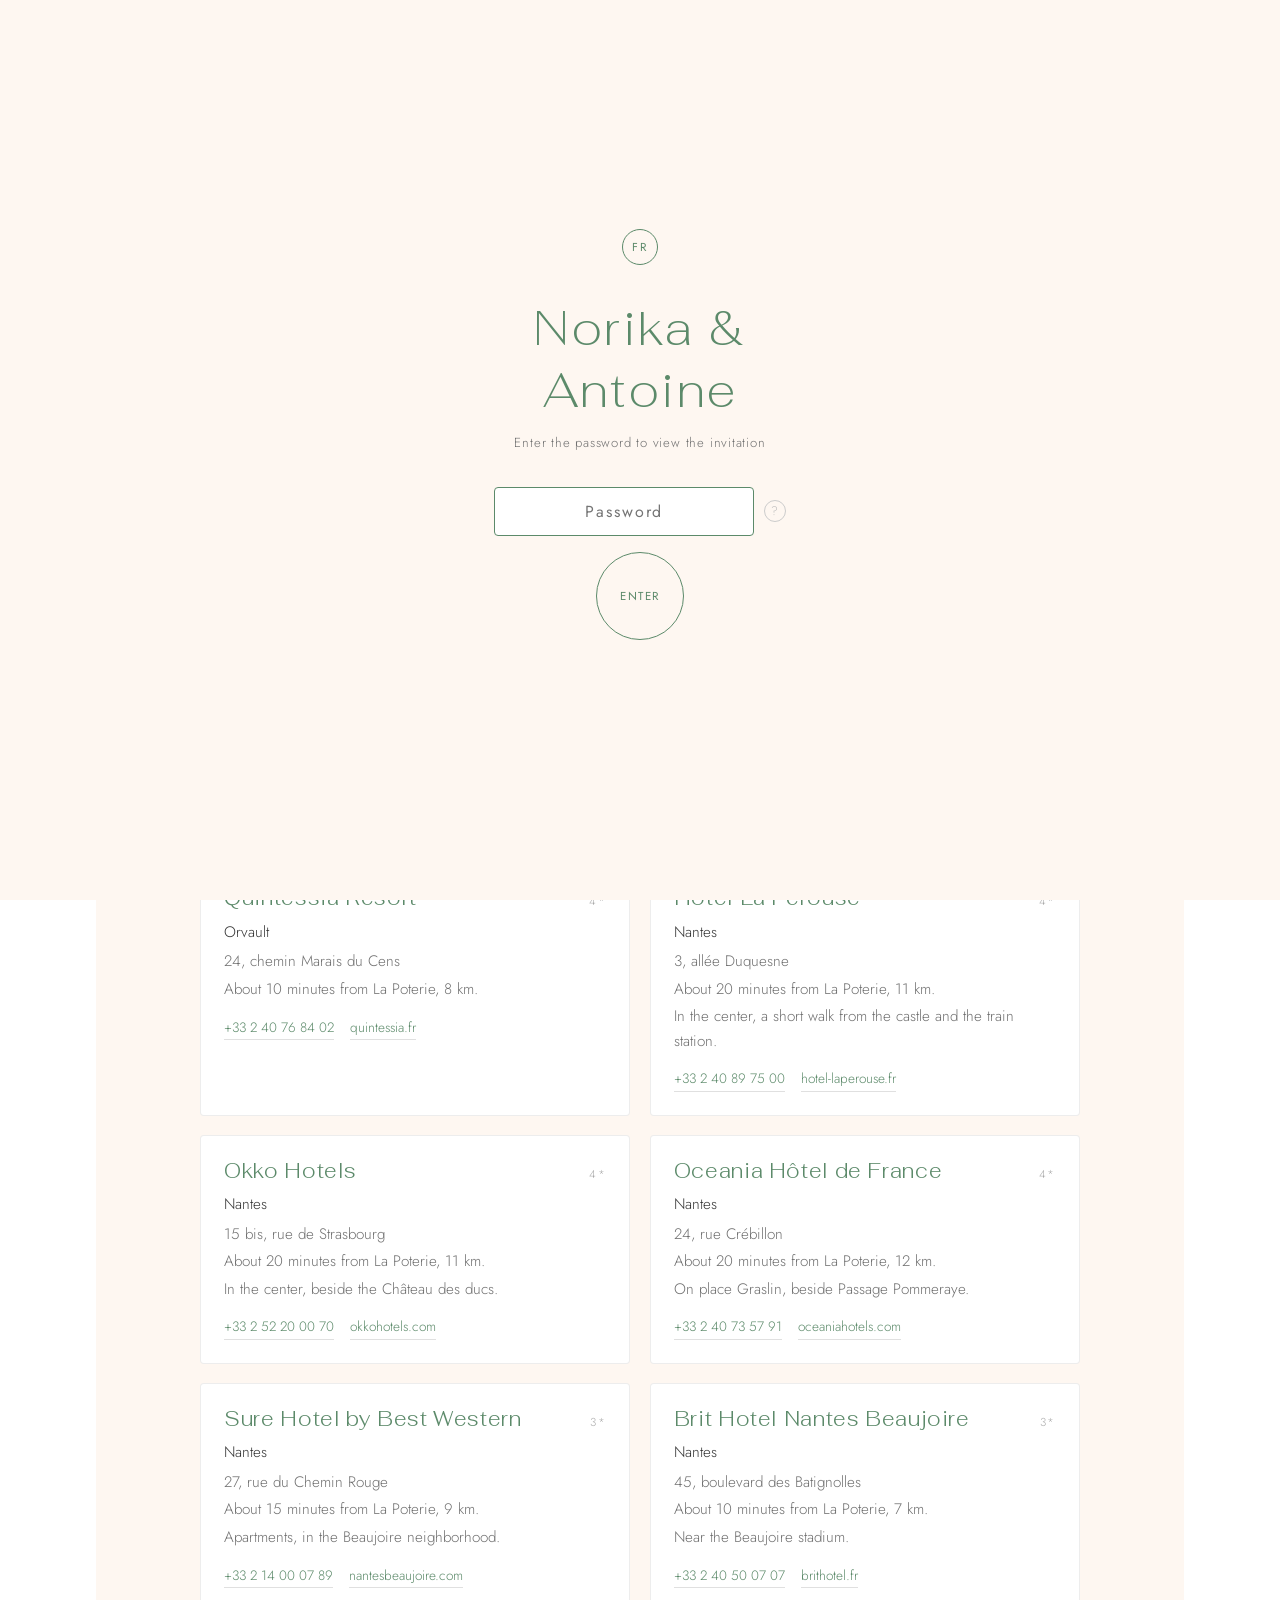
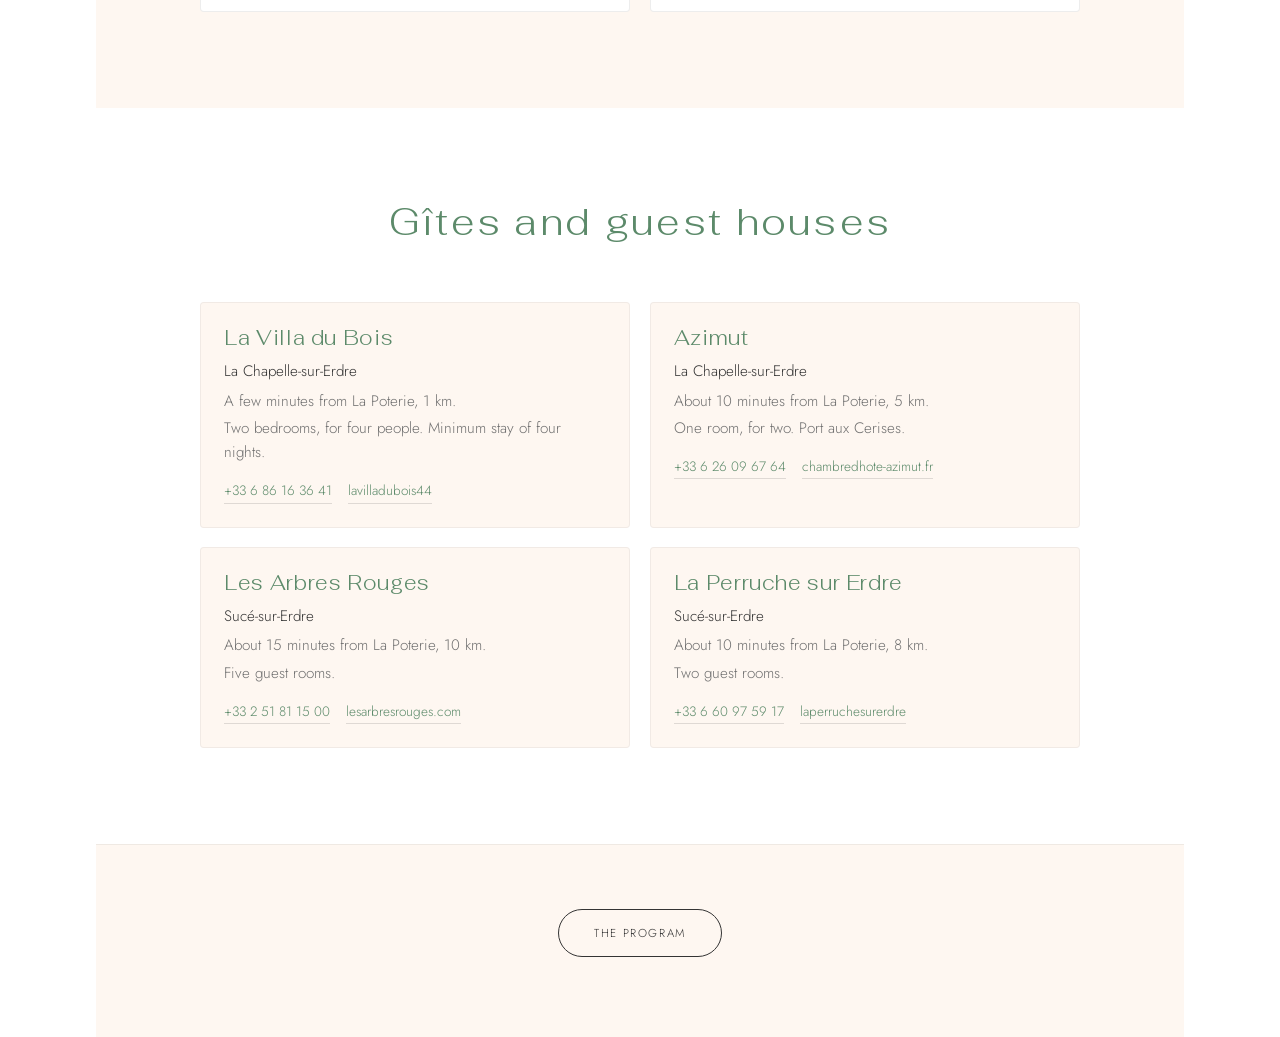
==== lodging.html @ bb73227d "Move the invitation to the wedding at La Poterie near Nantes." ====
<!DOCTYPE html>
<html lang="en">
<head>
  <meta charset="UTF-8" />
  <meta name="viewport" content="width=device-width, initial-scale=1.0" />
  <title>Lodging | Norika &amp; Antoine</title>
  <link rel="icon" href="favicon.svg" type="image/svg+xml" />
  <link rel="icon" href="favicon.png" type="image/png" sizes="32x32" />
  <link rel="apple-touch-icon" href="apple-touch-icon.png" />
  <link rel="stylesheet" href="styles.css?v=5" />
  <link rel="preconnect" href="https://fonts.googleapis.com" />
  <link rel="preconnect" href="https://fonts.gstatic.com" crossorigin />
  <link href="https://fonts.googleapis.com/css2?family=Caveat:wght@400&family=Fahkwang:wght@200;300&family=Jost:wght@300;400&display=swap" rel="stylesheet" />
  <script>
    if (localStorage.getItem('wedding_auth') !== '1') {
      document.documentElement.style.visibility = 'hidden';
    }
  </script>
</head>
<body>

  <!-- NAV -->
  <nav class="nav" id="main-nav">
    <a class="nav__logo" href="index.html">N &amp; A</a>
    <div class="nav__links">
      <a class="nav__link" href="index.html#wedding"      data-i18n="nav.program"></a>
      <a class="nav__link" href="index.html#getting-there" data-i18n="nav.travel"></a>
      <a class="nav__link nav__link--active" href="lodging.html" data-i18n="nav.lodging"></a>
      <a class="nav__link" href="things-to-do.html" data-i18n="nav.todo"></a>
      <a class="nav__link" href="index.html#more"         data-i18n="nav.faq"></a>
    </div>
    <div class="nav__right">
      <button class="nav__rsvp" data-rsvp-open data-i18n="rsvp.btn"></button>
      <button class="lang-toggle" id="main-lang-btn"></button>
      <button class="nav__hamburger" id="nav-hamburger" aria-label="Menu" aria-expanded="false">
        <span></span>
        <span></span>
        <span></span>
      </button>
    </div>
  </nav>

  <!-- HAMBURGER MENU PANEL -->
  <div class="nav__menu" id="nav-menu" aria-hidden="true">
    <div class="nav__menu-inner">
      <a class="nav__menu-link" href="index.html#wedding"       data-i18n="nav.program"></a>
      <a class="nav__menu-link" href="index.html#getting-there" data-i18n="nav.travel"></a>
      <a class="nav__menu-link nav__menu-link--active" href="lodging.html" data-i18n="nav.lodging"></a>
      <a class="nav__menu-link" href="things-to-do.html" data-i18n="nav.todo"></a>
      <a class="nav__menu-link" href="index.html#more"          data-i18n="nav.faq"></a>
      <button class="btn--round nav__menu-rsvp" data-rsvp-open data-i18n="rsvp.btn"></button>
    </div>
  </div>

  <!-- PAGE BANNER -->
  <section class="todo-banner">
    <div class="todo-banner__content">
      <h1 class="todo-banner__title" data-i18n="lodging.hero.title"></h1>
      <p class="todo-banner__sub" data-i18n="lodging.hero.sub"></p>
    </div>
  </section>

  <section class="todo-section">
    <div class="todo-section__header">
      <h2 class="section-title" data-i18n="lodging.hotels"></h2>
    </div>
    <div class="stay-grid">
      <article class="stay-card">
        <div class="stay-card__head"><h3>Westotel</h3><span class="stay-card__stars">4*</span></div>
        <p class="stay-card__place">La Chapelle-sur-Erdre</p>
        <p class="stay-card__addr">34, rue de la Vrière</p>
        <p class="stay-card__note" data-i18n="lodging.far.westotel"></p>
        <p class="stay-card__links"><a href="tel:+33251813636">+33 2 51 81 36 36</a><a href="https://www.westotel.com" target="_blank" rel="noopener">westotel.com</a></p>
      </article>
      <article class="stay-card">
        <div class="stay-card__head"><h3>Best Western Hôtel de la Régate</h3><span class="stay-card__stars">4*</span></div>
        <p class="stay-card__place">Nantes</p>
        <p class="stay-card__addr">155, route de Gachet</p>
        <p class="stay-card__note" data-i18n="lodging.far.regate"></p>
        <p class="stay-card__note" data-i18n="lodging.regate"></p>
        <p class="stay-card__links"><a href="tel:+33240502222">+33 2 40 50 22 22</a><a href="https://www.hotel-nantes-laregate.com" target="_blank" rel="noopener">hotel-nantes-laregate.com</a></p>
      </article>
      <article class="stay-card">
        <div class="stay-card__head"><h3>Quintessia Resort</h3><span class="stay-card__stars">4*</span></div>
        <p class="stay-card__place">Orvault</p>
        <p class="stay-card__addr">24, chemin Marais du Cens</p>
        <p class="stay-card__note" data-i18n="lodging.far.quintessia"></p>
        <p class="stay-card__links"><a href="tel:+33240768402">+33 2 40 76 84 02</a><a href="https://www.quintessia.fr" target="_blank" rel="noopener">quintessia.fr</a></p>
      </article>
      <article class="stay-card">
        <div class="stay-card__head"><h3>Hôtel La Pérouse</h3><span class="stay-card__stars">4*</span></div>
        <p class="stay-card__place">Nantes</p>
        <p class="stay-card__addr">3, allée Duquesne</p>
        <p class="stay-card__note" data-i18n="lodging.far.perouse"></p>
        <p class="stay-card__note" data-i18n="lodging.perouse"></p>
        <p class="stay-card__links"><a href="tel:+33240897500">+33 2 40 89 75 00</a><a href="https://www.hotel-laperouse.fr" target="_blank" rel="noopener">hotel-laperouse.fr</a></p>
      </article>
      <article class="stay-card">
        <div class="stay-card__head"><h3>Okko Hotels</h3><span class="stay-card__stars">4*</span></div>
        <p class="stay-card__place">Nantes</p>
        <p class="stay-card__addr">15 bis, rue de Strasbourg</p>
        <p class="stay-card__note" data-i18n="lodging.far.okko"></p>
        <p class="stay-card__note" data-i18n="lodging.okko"></p>
        <p class="stay-card__links"><a href="tel:+33252200070">+33 2 52 20 00 70</a><a href="https://www.okkohotels.com" target="_blank" rel="noopener">okkohotels.com</a></p>
      </article>
      <article class="stay-card">
        <div class="stay-card__head"><h3>Oceania Hôtel de France</h3><span class="stay-card__stars">4*</span></div>
        <p class="stay-card__place">Nantes</p>
        <p class="stay-card__addr">24, rue Crébillon</p>
        <p class="stay-card__note" data-i18n="lodging.far.oceania"></p>
        <p class="stay-card__note" data-i18n="lodging.oceania"></p>
        <p class="stay-card__links"><a href="tel:+33240735791">+33 2 40 73 57 91</a><a href="https://www.oceaniahotels.com/oceania-hotel-de-france-nantes" target="_blank" rel="noopener">oceaniahotels.com</a></p>
      </article>
      <article class="stay-card">
        <div class="stay-card__head"><h3>Sure Hotel by Best Western</h3><span class="stay-card__stars">3*</span></div>
        <p class="stay-card__place">Nantes</p>
        <p class="stay-card__addr">27, rue du Chemin Rouge</p>
        <p class="stay-card__note" data-i18n="lodging.far.sure"></p>
        <p class="stay-card__note" data-i18n="lodging.sure"></p>
        <p class="stay-card__links"><a href="tel:+33214000789">+33 2 14 00 07 89</a><a href="https://www.nantesbeaujoire.com" target="_blank" rel="noopener">nantesbeaujoire.com</a></p>
      </article>
      <article class="stay-card">
        <div class="stay-card__head"><h3>Brit Hotel Nantes Beaujoire</h3><span class="stay-card__stars">3*</span></div>
        <p class="stay-card__place">Nantes</p>
        <p class="stay-card__addr">45, boulevard des Batignolles</p>
        <p class="stay-card__note" data-i18n="lodging.far.brit"></p>
        <p class="stay-card__note" data-i18n="lodging.brit"></p>
        <p class="stay-card__links"><a href="tel:+33240500707">+33 2 40 50 07 07</a><a href="https://www.hotel-nantes-beaujoire.brithotel.fr" target="_blank" rel="noopener">brithotel.fr</a></p>
      </article>
    </div>
  </section>

  <section class="todo-section todo-section--alt">
    <div class="todo-section__header">
      <h2 class="section-title" data-i18n="lodging.homes"></h2>
    </div>
    <div class="stay-grid">
      <article class="stay-card">
        <div class="stay-card__head"><h3>La Villa du Bois</h3></div>
        <p class="stay-card__place">La Chapelle-sur-Erdre</p>
        <p class="stay-card__note" data-i18n="lodging.far.villa"></p>
        <p class="stay-card__note" data-i18n="lodging.villa"></p>
        <p class="stay-card__links"><a href="tel:+33686163641">+33 6 86 16 36 41</a><a href="https://lavilladubois44.wixsite.com/lavilladubois44" target="_blank" rel="noopener">lavilladubois44</a></p>
      </article>
      <article class="stay-card">
        <div class="stay-card__head"><h3>Azimut</h3></div>
        <p class="stay-card__place">La Chapelle-sur-Erdre</p>
        <p class="stay-card__note" data-i18n="lodging.far.azimut"></p>
        <p class="stay-card__note" data-i18n="lodging.azimut"></p>
        <p class="stay-card__links"><a href="tel:+33626096764">+33 6 26 09 67 64</a><a href="https://www.chambredhote-azimut.fr/" target="_blank" rel="noopener">chambredhote-azimut.fr</a></p>
      </article>
      <article class="stay-card">
        <div class="stay-card__head"><h3>Les Arbres Rouges</h3></div>
        <p class="stay-card__place">Sucé-sur-Erdre</p>
        <p class="stay-card__note" data-i18n="lodging.far.arbres"></p>
        <p class="stay-card__note" data-i18n="lodging.arbres"></p>
        <p class="stay-card__links"><a href="tel:+33251811500">+33 2 51 81 15 00</a><a href="https://www.lesarbresrouges.com" target="_blank" rel="noopener">lesarbresrouges.com</a></p>
      </article>
      <article class="stay-card">
        <div class="stay-card__head"><h3>La Perruche sur Erdre</h3></div>
        <p class="stay-card__place">Sucé-sur-Erdre</p>
        <p class="stay-card__note" data-i18n="lodging.far.perruche"></p>
        <p class="stay-card__note" data-i18n="lodging.perruche"></p>
        <p class="stay-card__links"><a href="tel:+33660975917">+33 6 60 97 59 17</a><a href="https://laperruchesurerdre.wordpress.com" target="_blank" rel="noopener">laperruchesurerdre</a></p>
      </article>
    </div>
  </section>

  <!-- BACK TO WEDDING -->
  <section class="todo-footer">
    <a href="index.html" class="btn--round" data-i18n="nav.program"></a>
  </section>

  <!-- RSVP MODAL -->
  <div class="rsvp-modal" id="rsvp-modal" role="dialog" aria-modal="true" hidden>
    <div class="rsvp-modal__overlay" id="rsvp-modal-overlay"></div>
    <div class="rsvp-modal__panel">
      <button class="rsvp-modal__close" id="rsvp-modal-close" aria-label="Close">×</button>

      <div class="rsvp__update-banner" id="rsvp-update-banner" hidden>
        <span data-i18n="rsvp.form.update-banner"></span>
      </div>

      <div class="rsvp__success" id="rsvp-success" hidden>
        <p class="rsvp__success-title" data-i18n="rsvp.form.success-title"></p>
        <p class="rsvp__success-text" data-i18n="rsvp.form.success-text"></p>
        <p class="rsvp__success-update" data-i18n="rsvp.form.success-update"></p>
      </div>

      <form id="rsvp-form" class="rsvp__form" novalidate>
        <div class="rsvp__row">
          <input class="rsvp__input" type="text" id="rsvp-name" name="name" required
                 data-i18n-placeholder="rsvp.form.name" autocomplete="name" />
          <input class="rsvp__input" type="email" id="rsvp-email" name="email" required
                 data-i18n-placeholder="rsvp.form.email" autocomplete="email" />
        </div>

        <fieldset class="rsvp__fieldset">
          <legend class="rsvp__legend" data-i18n="rsvp.form.attending"></legend>
          <div class="rsvp__radios">
            <label class="rsvp__radio">
              <input type="radio" name="attending" value="yes" />
              <span data-i18n="rsvp.form.yes"></span>
            </label>
            <label class="rsvp__radio">
              <input type="radio" name="attending" value="no" />
              <span data-i18n="rsvp.form.no"></span>
            </label>
          </div>
        </fieldset>

        <div id="rsvp-details" class="rsvp__details">
          <fieldset class="rsvp__fieldset">
            <legend class="rsvp__legend" data-i18n="rsvp.form.events"></legend>
            <div class="rsvp__checks">
              <label class="rsvp__check">
                <input type="checkbox" name="events" value="wedding" />
                <span data-i18n="rsvp.form.wedding"></span>
              </label>
              <label class="rsvp__check">
                <input type="checkbox" name="events" value="retour" />
                <span data-i18n="rsvp.form.retour"></span>
              </label>
            </div>
          </fieldset>

          <div class="rsvp__guests">
            <p class="rsvp__legend" data-i18n="rsvp.form.guests"></p>
            <div id="rsvp-guest-list"></div>
            <button type="button" class="rsvp__add-guest" id="rsvp-add-guest">
              <span aria-hidden="true">+</span>
              <span data-i18n="rsvp.form.add-guest"></span>
            </button>
          </div>
        </div>

        <textarea class="rsvp__input rsvp__textarea" name="message" id="rsvp-message"
                  rows="3" data-i18n-placeholder="rsvp.form.message"></textarea>

        <p class="rsvp__error" id="rsvp-error"></p>

        <div class="rsvp__submit-wrap">
          <button type="submit" class="rsvp__submit" id="rsvp-submit">
            <span data-i18n="rsvp.form.submit"></span>
          </button>
        </div>
      </form>
    </div>
  </div>

  <!-- PASSWORD GATE -->
  <div id="gate" class="gate" style="display:none">
    <div class="gate__box">
      <div class="lang-switcher lang-switcher--gate">
        <button class="lang-toggle" id="gate-lang-btn"></button>
      </div>
      <h2 class="gate__title">Norika &amp; Antoine</h2>
      <p class="gate__sub" data-i18n="gate.sub"></p>
      <form class="gate__form" id="gate-form">
        <div class="gate__field">
          <input class="gate__input" id="gate-input" type="text" data-i18n-placeholder="gate.placeholder" autocomplete="off" />
          <span class="gate__hint" tabindex="0">?</span>
        </div>
        <button class="gate__btn" type="submit" data-i18n="gate.btn"></button>
      </form>
      <p class="gate__error" id="gate-error"></p>
    </div>
  </div>

  <script src="translations.js"></script>
  <script src="app.js"></script>
  <script src="rsvp.js"></script>
</body>
</html>
---- styles.css ----
/* ============================================================
   TOKENS
   ============================================================ */
:root {
  /* colours */
  --green:  #5c8a6a;
  --cream:  #FEF7F1;
  --blush:  #ECD2C4;
  --text:   #343434;
  --muted:  #707070;

  /* layout */
  --pad-x:  6rem;
  --nav-h:  58px;

  /* type */
  --font-display: 'Fahkwang', serif;
  --font-body:    'Jost', sans-serif;
}

/* ============================================================
   RESET
   ============================================================ */
*, *::before, *::after { box-sizing: border-box; margin: 0; padding: 0; }
html { scroll-behavior: smooth; }

body {
  font-family: var(--font-body);
  font-weight: 300;
  color: var(--text);
  background: #fff;
  padding: 0 var(--pad-x);
  overflow-x: hidden;
}

img   { display: block; max-width: 100%; object-fit: cover; }
a     { text-decoration: none; color: inherit; }
ul    { list-style: none; }

/* ============================================================
   TYPOGRAPHY
   ============================================================ */
.section-title {
  font-family: var(--font-display);
  font-weight: 300;
  font-size: clamp(1.7rem, 3vw, 2.4rem);
  letter-spacing: 0.06em;
  margin-bottom: 1.1rem;
}

p {
  font-size: 1.15rem;
  line-height: 1.8;
  color: var(--muted);
}

/* ============================================================
   BUTTONS
   ============================================================ */
.btn {
  display: inline-block;
  padding: 0.55rem 1.8rem;
  font-family: var(--font-body);
  font-size: 0.72rem;
  font-weight: 400;
  letter-spacing: 0.18em;
  text-transform: uppercase;
  cursor: pointer;
  transition: background 0.2s, color 0.2s;
}
.btn--outline-light {
  border: 1px solid rgba(255,255,255,0.75);
  color: #fff;
}
.btn--outline-light:hover { background: rgba(255,255,255,0.15); }
.btn--outline-dark  { border: 1px solid var(--text); color: var(--text); }
.btn--outline-dark:hover  { background: var(--text); color: #fff; }

/* ============================================================
   NAV
   ============================================================ */
.nav {
  position: fixed;
  top: 0;
  left: 0;
  right: 0;
  height: var(--nav-h);
  display: flex;
  align-items: center;
  gap: 2.5rem;
  padding: 0 var(--pad-x);
  background: rgba(254, 247, 241, 0.94);
  backdrop-filter: blur(10px);
  -webkit-backdrop-filter: blur(10px);
  border-bottom: 1px solid rgba(0,0,0,0.06);
  z-index: 200;
  transition: transform 0.3s ease;
}
.nav--hidden { transform: translateY(-100%); }

.nav__logo {
  font-family: var(--font-display);
  font-weight: 300;
  font-size: 1.25rem;
  letter-spacing: 0.02em;
  color: var(--green);
}

.nav__links {
  display: flex;
  align-items: center;
  gap: 2.5rem;
}
.nav__link {
  font-family: var(--font-body);
  font-size: 0.72rem;
  letter-spacing: 0.14em;
  text-transform: uppercase;
  color: var(--text);
  transition: color 0.2s;
}
.nav__link:hover { color: var(--green); }

.nav__right {
  display: flex;
  align-items: center;
  gap: 0.6rem;
  margin-left: auto;
}

.nav__rsvp {
  display: inline-flex;
  align-items: center;
  justify-content: center;
  padding: 0 1.4rem;
  height: 36px;
  border-radius: 18px;
  border: none;
  background: var(--green);
  color: #fff;
  font-family: var(--font-body);
  font-size: 0.72rem;
  letter-spacing: 0.14em;
  text-transform: uppercase;
  cursor: pointer;
  transition: opacity 0.2s;
}
.nav__rsvp:hover { opacity: 0.85; }

/* ── hamburger button — hidden on desktop ── */
.nav__hamburger {
  display: none;
  flex-direction: column;
  justify-content: center;
  gap: 5px;
  width: 36px;
  height: 36px;
  background: none;
  border: none;
  cursor: pointer;
  padding: 4px;
}
.nav__hamburger span {
  display: block;
  width: 100%;
  height: 1.5px;
  background: var(--green);
  transition: transform 0.25s ease, opacity 0.2s ease;
}
.nav__hamburger.is-open span:nth-child(1) { transform: translateY(6.5px) rotate(45deg); }
.nav__hamburger.is-open span:nth-child(2) { opacity: 0; }
.nav__hamburger.is-open span:nth-child(3) { transform: translateY(-6.5px) rotate(-45deg); }

/* ── slide-down menu panel ── */
.nav__menu {
  position: fixed;
  top: var(--nav-h);
  left: 0;
  right: 0;
  background: var(--cream);
  border-bottom: 1px solid rgba(0,0,0,0.07);
  z-index: 199;
  padding: 2rem var(--pad-x) 2.5rem;
  transform: translateY(-110%);
  opacity: 0;
  pointer-events: none;
  transition: transform 0.3s ease, opacity 0.25s ease;
}
.nav__menu.is-open {
  transform: translateY(0);
  opacity: 1;
  pointer-events: all;
}
.nav__menu-inner {
  display: flex;
  flex-direction: column;
  align-items: flex-end;
  gap: 1.4rem;
}
.nav__menu-link {
  font-family: var(--font-body);
  font-size: 1rem;
  letter-spacing: 0.14em;
  text-transform: uppercase;
  color: var(--text);
  transition: color 0.2s;
}
.nav__menu-link:hover { color: var(--green); }
.nav__menu-rsvp { margin-top: 0.4rem; }

/* ============================================================
   HERO — 3-panel layout
   Left (3/5): teal + faint bg image, text top-left
   Right (2/5): photo
   Centre: couple portrait straddles the boundary
   ============================================================ */
.hero {
  position: relative;
  display: grid;
  grid-template-columns: 5fr 4fr;
  height: 68vh;
  min-height: 520px;
  margin-top: var(--nav-h);
}

.hero__left {
  position: relative;
  background: var(--green);
  overflow: hidden;
}
.hero__left-bg {
  position: absolute;
  inset: 0;
  background: url('https://static.wixstatic.com/media/c837a6_7e31080dae74484894eb56ae23e08252~mv2.png/v1/fill/w_800,h_600,al_c,q_85,enc_auto,quality_auto/gettyimages-1218386385-2048x2048_cut.png') center/cover;
  opacity: 0.18;
  mix-blend-mode: luminosity;
}

.hero__content {
  position: absolute;
  top: 130px;
  left: 130px;
  z-index: 2;
  max-width: 380px;
  display: flex;
  flex-direction: column;
  align-items: flex-start;
}
.hero__title {
  font-family: var(--font-display);
  font-weight: 400;
  font-size: 4.2rem;
  color: #fff;
  line-height: 1.1;
  letter-spacing: 0.04em;
  margin-bottom: 0.8rem;
}
.hero__sub  { font-size: 1.4rem; color: rgba(255,255,255,0.78); letter-spacing: 0.13em; margin-bottom: 0.3rem; }
.hero__date { font-size: 1.4rem; color: rgba(255,255,255,0.58); letter-spacing: 0.13em; margin-bottom: 1.8rem; }

.hero__content .btn--round { align-self: flex-start; margin: 0; }

.hero__right { overflow: hidden; }
.hero__right img { width: 100%; height: 100%; object-fit: cover; object-position: center; }

/* couple portrait — centred on the panel boundary */
.hero__couple {
  position: absolute;
  left: 56%;
  top: 60%;
  transform: translate(-50%, -50%);
  z-index: 10;
  width: clamp(160px, 18vw, 260px);
  background: #fff;
  padding: 3px;
  border-radius: 5px;
  box-shadow: 0 20px 56px rgba(0,0,0,0.32);
}
.hero__couple img {
  width: 100%;
  height: auto;
  display: block;
  object-position: top center;
}

/* ============================================================
   TAGLINE
   ============================================================ */
.tagline {
  background: var(--cream);
  padding: 4.5rem 0;
  text-align: center;
  margin: 0 auto;
}
.tagline p {
  font-family: var(--font-display);
  font-size: 3rem;
  font-weight: 300;
  max-width: 800px;
  margin: 0 auto;
  color: var(--text);
}

/* ============================================================
   THE PROGRAM
   ============================================================ */
.program {
  background: var(--cream);
  padding: 6rem var(--pad-x);
  display: grid;
  grid-template-columns: 1fr 1fr;
  gap: 5rem;
}

.program__day {
  display: flex;
  flex-direction: column;
  align-items: center;
  text-align: center;
}

.program__photo-wrap {
  background: #fffef8;
  padding: 12px 12px 52px;
  box-shadow: 4px 8px 22px rgba(0,0,0,0.18), 0 1px 4px rgba(0,0,0,0.06);
  margin-bottom: 2.8rem;
  width: 100%;
}
.program__photo-wrap--left  { transform: rotate(-2deg); }
.program__photo-wrap--right { transform: rotate( 2deg); }

.program__photo {
  width: 100%;
  aspect-ratio: 4 / 3;
  object-fit: cover;
  display: block;
  filter: sepia(10%) contrast(1.04) brightness(0.97);
}
.program__photo--wide { object-position: 18% center; }

.program__date {
  font-size: 0.76rem;
  letter-spacing: 0.18em;
  text-transform: uppercase;
  color: var(--muted);
  margin-bottom: 0.4rem;
}

.program__day-title {
  font-family: var(--font-display);
  font-weight: 200;
  font-size: clamp(1.8rem, 2.4vw, 2.6rem);
  color: var(--green);
  margin-bottom: 1rem;
  line-height: 1.2;
}

.program__events { display: flex; flex-direction: column; gap: 0.5rem; }
.program__event { font-size: 1.2rem; color: var(--muted); line-height: 1.7; margin: 0; }
.program__event strong { color: var(--text); font-weight: 400; }
.program__event--note { font-style: italic; color: #aaa; font-size: 1.1rem; margin-top: 0.2rem; }

/* ============================================================
   LOVE STORY
   ============================================================ */
.story {
  background: var(--blush);
  min-height: 820px;
}

/* ── full-width photo board ── */
.story__board {
  position: relative;
  width: 100%;
  height: 820px;
}

/* ── polaroid base ── */
.polaroid {
  position: absolute;
  background: #fffef8;
  padding: 11px 11px 46px;
  box-shadow: 4px 8px 20px rgba(0,0,0,0.22), 0 1px 4px rgba(0,0,0,0.08);
  width: 265px;
  cursor: default;
  transition: transform 0.3s ease, box-shadow 0.3s ease;
  z-index: 1;
}
.polaroid:hover {
  box-shadow: 8px 16px 32px rgba(0,0,0,0.30);
  z-index: 10;
}
.polaroid img {
  width: 100%;
  aspect-ratio: 1;
  object-fit: cover;
  display: block;
  filter: sepia(10%) contrast(1.04) brightness(0.97);
}

/*
  8 photos in 2 rows, vertically centered in the 820px board.
  row 1 (top):    #1  #2  #3  #4
  row 2 (bottom): #5  #6  #7  #8
*/
.polaroid--1 { top: 18%;  left: calc(50% - 463px); transform: rotate(-5.5deg); }
.polaroid--2 { top: 17%;  left: calc(50% - 243px); transform: rotate( 3.5deg); }
.polaroid--3 { top: 19%;  left: calc(50% -  23px); transform: rotate(-3deg);   }
.polaroid--4 { top: 16%;  left: calc(50% + 197px); transform: rotate( 4.5deg); }
.polaroid--5 { top: 45%;  left: calc(50% - 463px); transform: rotate( 3deg);   }
.polaroid--6 { top: 44%;  left: calc(50% - 243px); transform: rotate(-4deg);   }
.polaroid--7 { top: 46%;  left: calc(50% -  23px); transform: rotate( 2.5deg); }
.polaroid--8 { top: 43%;  left: calc(50% + 197px); transform: rotate(-3.5deg); }

.polaroid--1:hover { transform: rotate(-5.5deg) scale(1.06); }
.polaroid--2:hover { transform: rotate( 3.5deg) scale(1.06); }
.polaroid--3:hover { transform: rotate(-3deg)   scale(1.06); }
.polaroid--4:hover { transform: rotate( 4.5deg) scale(1.06); }
.polaroid--5:hover { transform: rotate( 3deg)   scale(1.06); }
.polaroid--6:hover { transform: rotate(-4deg)   scale(1.06); }
.polaroid--7:hover { transform: rotate( 2.5deg) scale(1.06); }
.polaroid--8:hover { transform: rotate(-3.5deg) scale(1.06); }

/* ============================================================
   GETTING THERE
   ============================================================ */
.getting-there {
  background: var(--cream);
  padding: 5.5rem 0;
  text-align: center;
}

.getting-there__item {
  max-width: 40rem;
  margin: 2.6rem auto 0;
  padding: 0 0.5rem;
  text-align: center;
}
.getting-there__item .btn--round { margin-top: 2.4rem; }
.getting-there__origin {
  display: inline-block;
  margin: 0.15rem 0 1.35rem;
}
.getting-there__origin select {
  appearance: none;
  font-family: inherit;
  font-size: 1rem;
  font-weight: 300;
  letter-spacing: 0.04em;
  color: var(--green);
  background: transparent url("data:image/svg+xml,%3Csvg xmlns='http://www.w3.org/2000/svg' width='12' height='8' viewBox='0 0 12 8'%3E%3Cpath d='M1 1.5 6 6.5 11 1.5' fill='none' stroke='%235c8a6a' stroke-width='1.2'/%3E%3C/svg%3E") no-repeat right 0.95rem center;
  border: 1px solid rgba(92, 138, 106, 0.45);
  border-radius: 999px;
  padding: 0.55rem 2.4rem 0.55rem 1.15rem;
  cursor: pointer;
}
.getting-there__routes {
  list-style: none;
  display: flex;
  flex-direction: column;
  gap: 0.95rem;
  margin-top: 0.3rem;
}
.getting-there__routes[hidden] { display: none; }
.getting-there__routes li {
  font-size: 1.2rem;
  line-height: 1.45;
  color: var(--muted);
}
.getting-there__alt {
  display: block;
  margin-top: 0.35rem;
  font-size: 0.92em;
  line-height: 1.5;
}

.stay-grid {
  display: grid;
  grid-template-columns: 1fr 1fr;
  gap: 1.2rem;
  max-width: 880px;
  margin: 0 auto;
}
.stay-card {
  background: #fff;
  border: 1px solid rgba(0, 0, 0, 0.07);
  border-radius: 4px;
  padding: 1.35rem 1.45rem 1.45rem;
}
.todo-section--alt .stay-card {
  background: var(--cream);
  border-color: rgba(0, 0, 0, 0.05);
}
.stay-card__head {
  display: flex;
  justify-content: space-between;
  align-items: baseline;
  gap: 0.8rem;
}
.stay-card h3 {
  font-family: var(--font-display);
  font-weight: 300;
  font-size: 1.3rem;
  color: var(--green);
  letter-spacing: 0.03em;
  line-height: 1.25;
}
.stay-card__stars {
  flex-shrink: 0;
  font-size: 0.72rem;
  letter-spacing: 0.12em;
  color: #aaa;
}
.stay-card__place {
  margin-top: 0.45rem;
  font-size: 0.95rem;
  color: var(--text);
}
.stay-card__addr,
.stay-card__note {
  margin-top: 0.2rem;
  font-size: 0.95rem;
  line-height: 1.6;
  color: var(--muted);
}
.stay-card__links {
  margin-top: 0.85rem;
  display: flex;
  flex-wrap: wrap;
  gap: 0.35rem 1rem;
  font-size: 0.85rem;
}
.stay-card__links a {
  color: var(--green);
  border-bottom: 1px solid rgba(0, 0, 0, 0.12);
}
.getting-there__item h3 {
  font-family: var(--font-display);
  font-weight: 300;
  font-size: 1.4rem;
  color: var(--green);
  letter-spacing: 0.06em;
  margin-bottom: 0.8rem;
}
.getting-there__item p { font-size: 1.25rem; line-height: 1.75; color: var(--muted); }

/* circular buttons — used across sections */
.btn--round {
  display: inline-flex;
  align-items: center;
  justify-content: center;
  padding: 0 2.2rem;
  height: 48px;
  border-radius: 24px;
  border: 1px solid var(--text);
  background: transparent;
  color: var(--text);
  font-family: var(--font-body);
  font-size: 0.72rem;
  letter-spacing: 0.14em;
  text-transform: uppercase;
  cursor: pointer;
  transition: background 0.2s, color 0.2s;
}
.btn--round:hover { background: var(--text); color: #fff; }

.btn--round-light {
  border-color: rgba(255,255,255,0.75);
  color: #fff;
}
.btn--round-light:hover { background: rgba(255,255,255,0.15); }

/* ============================================================
   RSVP BANNER
   ============================================================ */
.rsvp-banner {
  background: var(--green);
  padding: 6rem 0;
  text-align: center;
}
.rsvp-banner__content { max-width: 520px; margin: 0 auto; }

.rsvp-banner h2 {
  font-family: var(--font-display);
  font-weight: 300;
  font-size: clamp(1.9rem, 4vw, 2.9rem);
  color: #fff;
  letter-spacing: 0.06em;
  line-height: 1.25;
  margin-bottom: 1.2rem;
}
.rsvp-banner p { color: rgba(255,255,255,0.82); font-size: 1.1rem; margin-bottom: 0.9rem; }
.rsvp-banner__deadline {
  font-size: 0.72rem;
  letter-spacing: 0.14em;
  text-transform: uppercase;
  color: rgba(255,255,255,0.6) !important;
  margin-bottom: 2rem !important;
}

/* ============================================================
   RSVP MODAL
   ============================================================ */
.rsvp-modal {
  position: fixed;
  inset: 0;
  z-index: 500;
  display: flex;
  align-items: center;
  justify-content: center;
  opacity: 0;
  pointer-events: none;
  transition: opacity 0.22s ease;
}
.rsvp-modal.is-open {
  opacity: 1;
  pointer-events: all;
}
.rsvp-modal__overlay {
  position: absolute;
  inset: 0;
  background: rgba(0, 0, 0, 0.45);
  cursor: pointer;
}
.rsvp-modal__panel {
  position: relative;
  z-index: 1;
  background: var(--cream);
  max-width: 580px;
  width: 90%;
  max-height: 90vh;
  overflow-y: auto;
  padding: 3rem 3.5rem;
  border-radius: 4px;
  transform: translateY(14px);
  transition: transform 0.25s ease;
}
.rsvp-modal.is-open .rsvp-modal__panel { transform: translateY(0); }

.rsvp-modal__close {
  position: absolute;
  top: 1rem;
  right: 1.2rem;
  background: none;
  border: none;
  font-size: 1.7rem;
  line-height: 1;
  color: #bbb;
  cursor: pointer;
  padding: 0;
  transition: color 0.2s;
}
.rsvp-modal__close:hover { color: var(--text); }

body.modal-open { overflow: hidden; }

/* ── form inside modal ── */
.rsvp__update-banner {
  background: #e8f0eb;
  color: var(--green);
  font-size: 0.8rem;
  letter-spacing: 0.1em;
  text-transform: uppercase;
  text-align: center;
  padding: 0.7rem 1rem;
  border-radius: 3px;
  margin-bottom: 2rem;
}

/* ── success state ── */
.rsvp__success { text-align: center; padding: 1rem 0; }
.rsvp__success-title {
  font-family: var(--font-display);
  font-size: 2rem;
  font-weight: 300;
  color: var(--green);
  letter-spacing: 0.05em;
  margin-bottom: 1rem !important;
}
.rsvp__success-text   { margin-bottom: 1rem !important; }
.rsvp__success-update { font-size: 0.82rem !important; color: #aaa !important; line-height: 1.6; }

/* ── form layout ── */
.rsvp__form { display: flex; flex-direction: column; gap: 1.6rem; }
.rsvp__form[hidden] { display: none !important; }

.rsvp__row {
  display: grid;
  grid-template-columns: 1fr 1fr;
  gap: 0.75rem;
}

/* ── inputs ── */
.rsvp__input {
  width: 100%;
  padding: 0.75rem 1.1rem;
  border: 1px solid #ddd;
  border-radius: 4px;
  font-family: var(--font-body);
  font-size: 1.2rem;
  font-weight: 300;
  color: var(--text);
  background: #fff;
  outline: none;
  transition: border-color 0.2s;
}
.rsvp__input:focus { border-color: var(--green); }
.rsvp__textarea { resize: vertical; min-height: 80px; }

/* ── fieldset / legend ── */
.rsvp__fieldset { border: none; padding: 0; }
.rsvp__legend {
  display: block;
  font-size: 0.97rem;
  letter-spacing: 0.14em;
  text-transform: uppercase;
  color: var(--muted);
  margin-bottom: 0.9rem;
}

/* ── radio buttons ── */
.rsvp__radios { display: flex; flex-direction: column; gap: 0.55rem; }
.rsvp__radio  { display: flex; align-items: center; gap: 0.65rem; cursor: pointer; }
.rsvp__radio span { font-size: 1.2rem; color: var(--text); }

.rsvp__radio input[type="radio"] {
  appearance: none;
  width: 17px;
  height: 17px;
  border: 1.5px solid #ccc;
  border-radius: 50%;
  cursor: pointer;
  flex-shrink: 0;
  transition: border-color 0.2s;
  position: relative;
}
.rsvp__radio input[type="radio"]:checked {
  border-color: var(--green);
  background: var(--green);
  box-shadow: inset 0 0 0 3px var(--cream);
}

/* ── checkboxes ── */
.rsvp__checks { display: flex; flex-direction: column; gap: 0.55rem; }
.rsvp__check  { display: flex; align-items: center; gap: 0.65rem; cursor: pointer; }
.rsvp__check span { font-size: 1.2rem; color: var(--text); }

.rsvp__check input[type="checkbox"] {
  appearance: none;
  width: 17px;
  height: 17px;
  border: 1.5px solid #ccc;
  border-radius: 3px;
  cursor: pointer;
  flex-shrink: 0;
  transition: border-color 0.2s, background 0.2s;
  position: relative;
}
.rsvp__check input[type="checkbox"]:checked {
  border-color: var(--green);
  background: var(--green);
}
.rsvp__check input[type="checkbox"]:checked::after {
  content: '';
  position: absolute;
  left: 3px;
  top: 0px;
  width: 5px;
  height: 9px;
  border: 2px solid #fff;
  border-top: none;
  border-left: none;
  transform: rotate(45deg);
}

/* ── details panel (events + guests) ── */
.rsvp__details {
  display: flex;
  flex-direction: column;
  gap: 1.6rem;
  overflow: hidden;
  max-height: 0;
  opacity: 0;
  transition: max-height 0.4s ease, opacity 0.3s ease;
}
.rsvp__details.is-open {
  max-height: 1000px;
  opacity: 1;
}

/* ── guest list ── */
.rsvp__guests { display: flex; flex-direction: column; gap: 0.6rem; }

.rsvp__guest-row {
  display: grid;
  grid-template-columns: 1fr 1fr 2rem;
  gap: 0.6rem;
  align-items: center;
}
.rsvp__guest-row--self { grid-template-columns: 1fr 1fr 2rem; }

.rsvp__remove-guest {
  background: none;
  border: none;
  color: #ccc;
  font-size: 1.3rem;
  line-height: 1;
  cursor: pointer;
  padding: 0;
  transition: color 0.2s;
  justify-self: center;
}
.rsvp__remove-guest:hover { color: #b55; }

.rsvp__add-guest {
  display: inline-flex;
  align-items: center;
  gap: 0.4rem;
  background: none;
  border: none;
  color: var(--green);
  font-family: var(--font-body);
  font-size: 1.07rem;
  letter-spacing: 0.1em;
  text-transform: uppercase;
  cursor: pointer;
  padding: 0.3rem 0;
  margin-top: 0.2rem;
  transition: opacity 0.2s;
}
.rsvp__add-guest:hover { opacity: 0.7; }

/* ── error ── */
.rsvp__error {
  font-size: 0.82rem !important;
  color: #b55 !important;
  min-height: 1.2em;
}

/* ── submit ── */
.rsvp__submit-wrap { display: flex; justify-content: center; }
.rsvp__submit {
  width: 88px;
  height: 88px;
  border-radius: 50%;
  border: 1px solid var(--green);
  background: transparent;
  color: var(--green);
  font-family: var(--font-body);
  font-size: 0.72rem;
  letter-spacing: 0.14em;
  text-transform: uppercase;
  cursor: pointer;
  transition: background 0.2s, color 0.2s;
}
.rsvp__submit:hover  { background: var(--green); color: #fff; }
.rsvp__submit:disabled {
  opacity: 0.5;
  cursor: not-allowed;
}

/* ── responsive ── */
@media (max-width: 768px) {
  .rsvp__card { padding: 2rem 1.5rem; }
  .rsvp__row  { grid-template-columns: 1fr; }
  .rsvp__guest-row {
    grid-template-columns: 1fr auto;
    grid-template-rows: auto auto;
  }
  .rsvp__guest-row .rsvp__input:first-child { grid-column: 1; grid-row: 1; }
  .rsvp__guest-row .rsvp__input:nth-child(2) { grid-column: 1 / -1; grid-row: 2; }
  .rsvp__remove-guest { grid-column: 2; grid-row: 1; align-self: center; }
}

/* ============================================================
   REGISTRY
   ============================================================ */
.registry {
  padding: 5.5rem 0;
  text-align: center;
}

.registry__inner {
  max-width: 640px;
  margin: 0 auto;
}

.registry__inner .section-title {
  color: var(--green);
  margin-bottom: 1rem;
}

.registry__text {
  font-size: 1.2rem;
  line-height: 1.8;
  color: var(--muted);
  margin-bottom: 2rem;
}

/* ── unified gift card (Venmo + message) ── */
.registry__card {
  max-width: 480px;
  margin: 0 auto;
  text-align: center;
  background: var(--cream);
  border: 1px solid var(--blush);
  border-radius: 6px;
  overflow: hidden;
}

.registry__contribute {
  padding: 2rem 1.75rem 1.6rem;
}

.registry__message {
  padding: 1.5rem 1.75rem 1.85rem;
  border-top: 1px solid rgba(92, 138, 106, 0.18);
  background: rgba(255, 255, 255, 0.55);
}

.registry__step {
  font-size: 0.72rem;
  letter-spacing: 0.14em;
  text-transform: uppercase;
  color: var(--green);
  margin-bottom: 0.4rem;
}

.registry__step-hint {
  font-size: 0.95rem;
  line-height: 1.55;
  color: var(--muted);
  margin-bottom: 1.25rem;
}

.registry__message .registry__step {
  margin-bottom: 1rem;
}

.registry__message:has(#registry-form[hidden]) > .registry__step {
  display: none;
}

.registry__pay-options {
  display: flex;
  flex-wrap: wrap;
  align-items: center;
  justify-content: center;
  gap: 1.25rem 2rem;
}

.registry__method {
  display: inline-flex;
  flex-direction: column;
  align-items: center;
  gap: 0.3rem;
  padding: 0.8rem 1.6rem;
  border: 1px solid var(--green);
  border-radius: 50px;
  background: transparent;
  font-family: var(--font-body);
  font-size: 0.78rem;
  letter-spacing: 0.14em;
  text-transform: uppercase;
  color: var(--green);
  cursor: pointer;
  transition: background 0.2s, color 0.2s;
  text-decoration: none;
}

.registry__method:hover {
  background: var(--green);
  color: #fff;
}

.registry__method-arrow {
  font-size: 0.9rem;
  display: inline-block;
  margin-left: 0.3rem;
}

/* ── QR code ── */
.registry__qr {
  display: flex;
  flex-direction: column;
  align-items: center;
  gap: 0.75rem;
}

.registry__qr-img {
  width: clamp(120px, 18vw, 160px);
  height: auto;
  border: 6px solid #fff;
  box-shadow: 0 4px 18px rgba(0,0,0,0.10);
  border-radius: 4px;
}

.registry__qr-caption {
  font-size: 0.72rem;
  letter-spacing: 0.14em;
  text-transform: uppercase;
  color: #aaa;
}

.registry__form {
  display: flex;
  flex-direction: column;
  gap: 0.8rem;
  text-align: left;
}

.registry__note-success {
  font-size: 1.05rem;
  color: var(--green);
  letter-spacing: 0.02em;
  line-height: 1.6;
}

/* ============================================================
   QUESTIONS
   ============================================================ */
.questions {
  background: var(--cream);
  padding: 5rem 0;
  text-align: center;
}
.questions__sub {
  font-size: 0.75rem;
  letter-spacing: 0.14em;
  text-transform: uppercase;
  color: #aaa;
  margin-bottom: 1.6rem;
}
.questions__contacts { display: flex; justify-content: center; gap: 3rem; }
.questions__contact  { display: flex; gap: 0.45rem; font-size: 1.1rem; }
.questions__contact .name  { color: var(--text); font-weight: 400; }
.questions__contact .phone { color: #888; }

/* FAQ */
.faq {
  max-width: 960px;
  margin: 0 auto 3.5rem;
  text-align: left;
  display: grid;
  grid-template-columns: 1fr 1fr;
  column-gap: 3rem;
}
.faq__item {
  padding: 2rem 0;
  border-bottom: 1px solid #e0d4cc;
}
.faq__item:nth-child(-n+2) { border-top: 1px solid #e0d4cc; }
.faq__q {
  font-family: var(--font-body);
  font-size: 1.1rem;
  font-weight: 500;
  color: var(--text);
  margin-bottom: 0.65rem;
  line-height: 1.45;
  letter-spacing: 0.01em;
}
.faq__a {
  font-size: 1rem;
  line-height: 1.8;
  color: var(--muted);
  font-weight: 300;
  padding-left: 1rem;
  border-left: 2px solid var(--blush);
}
.questions__sub { margin-top: 0.5rem; }

/* ============================================================

/* ============================================================
   RESPONSIVE  — single breakpoint at 768px
   ============================================================ */
@media (max-width: 768px) {
  :root { --pad-x: 1.5rem; }

  /* nav: swap to hamburger on mobile */
  .nav__links,
  .nav__rsvp   { display: none; }
  .nav__hamburger { display: flex; }

  /* hero: stack teal text panel on top, photo panel below */
  .hero {
    grid-template-columns: 1fr;
    height: auto;
    min-height: 0;
  }
  .hero__left  { height: 400px; }
  .hero__right { display: block; height: 280px; }
  .hero__content {
    left: 0;
    right: 0;
    top: 2.5rem;
    max-width: 100%;
    padding: 0 2rem 3rem;
    align-items: center;
    text-align: center;
  }
  .hero__content .btn--round { align-self: center; }
  /* couple photo straddles the teal/photo boundary */
  .hero__couple {
    display: block;
    left: 50%;
    top: 400px;
    transform: translateX(-50%) translateY(-50%);
    width: clamp(150px, 42vw, 200px);
  }
  .hero__couple img { height: clamp(200px, 52vw, 280px); }

  .program { grid-template-columns: 1fr; gap: 3.5rem; padding: 3rem var(--pad-x); }

  .story { min-height: 0; }
  .story__board {
    height: auto;
    display: flex;
    flex-wrap: wrap;
    justify-content: center;
    gap: 1.2rem;
    padding: 2.5rem 1.5rem;
  }
  .polaroid {
    position: static;
    width: calc(50% - 1rem);
    max-width: 160px;
    transform: none !important;
  }
  .polaroid--1 { transform: rotate(-3deg) !important; }
  .polaroid--2 { transform: rotate( 2deg) !important; }
  .polaroid--3 { transform: rotate(-2deg) !important; }
  .polaroid--4 { transform: rotate( 3deg) !important; }
  .polaroid--5 { transform: rotate(-2.5deg) !important; }
  .polaroid--6 { transform: rotate( 2deg) !important; }
  .polaroid--7 { transform: rotate(-1.5deg) !important; }
  .polaroid--8 { transform: rotate( 2.5deg) !important; }

  .getting-there__item { padding: 0; }

  .registry__qr-img      { width: clamp(100px, 28vw, 140px); }
  .registry__pay-options { flex-direction: column; gap: 1rem; }
  .registry__contribute,
  .registry__message     { padding-left: 1.25rem; padding-right: 1.25rem; }

  .questions__contacts { flex-direction: column; gap: 0.8rem; align-items: center; }
}

/* ============================================================
   RESPONSIVE  — phones only (≤ 480px)
   ============================================================ */
@media (max-width: 480px) {
  :root { --pad-x: 1rem; }

  /* hero */
  .hero__left  { height: 400px; }
  .hero__right { height: 240px; }
  .hero__title { font-size: 2.6rem; }
  .hero__sub   { font-size: 1.05rem; }
  .hero__date  { font-size: 1.05rem; margin-bottom: 1.4rem; }
  .hero__couple {
    top: 400px;
    width: clamp(130px, 38vw, 175px);
  }
  .hero__couple img { height: clamp(180px, 46vw, 240px); }

  /* tagline */
  .tagline { padding: 2.5rem var(--pad-x); }
  .tagline p { font-size: 1.7rem; }

  /* program */
  .program { padding: 2.5rem var(--pad-x); gap: 2.5rem; }
  .program__event { font-size: 1rem; }
  .program__event--note { font-size: 0.95rem; }

  /* story polaroids — tighter on phones */
  .story__board { gap: 0.8rem; padding: 2rem 1rem; }
  .polaroid { max-width: 130px; padding: 6px 6px 26px; }

  /* getting there */
  .getting-there { padding: 3rem 0; }
  .getting-there__item { padding: 0 1rem; }
  .getting-there__routes li { font-size: 1rem; }

  /* rsvp banner */
  .rsvp-banner { padding: 3.5rem var(--pad-x); }

  /* rsvp modal */
  .rsvp-modal__panel {
    width: 96%;
    max-height: 92vh;
    padding: 2rem 1.25rem;
  }

  /* questions / faq */
  .questions { padding: 3rem 0; }
  .faq { grid-template-columns: 1fr; margin-bottom: 2rem; }
  .faq__item:nth-child(-n+2) { border-top: none; }
  .faq__item:first-child { border-top: 1px solid #e0d4cc; }
}

/* ============================================================
   LANGUAGE SWITCHER
   ============================================================ */
.lang-switcher--gate {
  display: flex;
  justify-content: center;
  margin-bottom: 2rem;
}

.lang-toggle {
  display: flex;
  align-items: center;
  justify-content: center;
  width: 36px;
  height: 36px;
  border-radius: 50%;
  border: 1px solid var(--green);
  background: transparent;
  color: var(--green);
  font-family: var(--font-body);
  font-size: 0.72rem;
  letter-spacing: 0.14em;
  font-weight: 400;
  cursor: pointer;
  transition: background 0.2s, color 0.2s;
}
.lang-toggle:hover { background: var(--green); color: #fff; }

/* ============================================================
   PASSWORD GATE
   ============================================================ */
.gate {
  position: fixed;
  inset: 0;
  background: var(--cream);
  display: flex;
  align-items: center;
  justify-content: center;
  z-index: 9999;
}

.gate__box {
  text-align: center;
  max-width: 360px;
  width: 90%;
}

.gate__title {
  font-family: var(--font-display);
  font-weight: 200;
  font-size: clamp(2rem, 5vw, 3rem);
  color: var(--green);
  letter-spacing: 0.05em;
  margin-bottom: 0.6rem;
}

.gate__sub {
  font-size: 0.82rem;
  color: var(--muted);
  letter-spacing: 0.06em;
  margin-bottom: 2rem;
}

.gate__form {
  display: flex;
  flex-direction: column;
  gap: 1rem;
  align-items: center;
}

.gate__field {
  display: flex;
  align-items: center;
  gap: 0.6rem;
  width: 100%;
  justify-content: center;
}

.gate__input {
  flex: 0 1 260px;
  padding: 0.75rem 1.2rem;
  border: 1px solid #ddd;
  border-radius: 4px;
  font-family: var(--font-body);
  font-size: 1rem;
  text-align: center;
  letter-spacing: 0.12em;
  outline: none;
  transition: border-color 0.2s;
}
.gate__input:focus { border-color: var(--green); }

.gate__btn {
  width: 88px;
  height: 88px;
  border-radius: 50%;
  border: 1px solid var(--green);
  background: transparent;
  color: var(--green);
  font-family: var(--font-body);
  font-size: 0.72rem;
  letter-spacing: 0.14em;
  text-transform: uppercase;
  cursor: pointer;
  transition: background 0.2s, color 0.2s;
}
.gate__btn:hover { background: var(--green); color: #fff; }

.gate__hint {
  display: inline-flex;
  align-items: center;
  justify-content: center;
  width: 22px;
  height: 22px;
  border-radius: 50%;
  border: 1px solid #ccc;
  font-size: 0.78rem;
  color: #bbb;
  cursor: default;
  flex-shrink: 0;
  position: relative;
}
.gate__hint::after {
  content: 'meow!';
  position: absolute;
  left: calc(100% + 8px);
  top: 50%;
  transform: translateY(-50%);
  background: #fff;
  border: 1px solid #ddd;
  color: var(--muted);
  font-size: 1rem;
  letter-spacing: 0.04em;
  padding: 5px 12px;
  border-radius: 4px;
  white-space: nowrap;
  opacity: 0;
  pointer-events: none;
  transition: opacity 0.2s;
}
.gate__hint:hover::after,
.gate__hint:focus::after { opacity: 1; }

@media (max-width: 480px) {
  .gate__hint::after {
    left: 50%;
    top: auto;
    bottom: calc(100% + 8px);
    transform: translateX(-50%);
  }
}

.gate__error {
  margin-top: 1rem;
  font-size: 0.78rem;
  color: #b55 !important;
  letter-spacing: 0.04em;
  min-height: 1.2em;
}

/* ============================================================
   NAV — active link state
   ============================================================ */
.nav__link--active,
.nav__menu-link--active {
  color: var(--green);
}

/* ============================================================
   THINGS TO DO — page banner
   ============================================================ */
.todo-banner {
  background: var(--green);
  padding: 7rem 0 6rem;
  text-align: center;
  margin-top: var(--nav-h);
  position: relative;
  overflow: hidden;
}
.todo-banner::before {
  content: '';
  position: absolute;
  inset: 0;
  background: url('https://static.wixstatic.com/media/c837a6_7e31080dae74484894eb56ae23e08252~mv2.png/v1/fill/w_800,h_600,al_c,q_85,enc_auto,quality_auto/gettyimages-1218386385-2048x2048_cut.png') center/cover;
  opacity: 0.12;
  mix-blend-mode: luminosity;
}
.todo-banner__content {
  position: relative;
  z-index: 1;
  max-width: 560px;
  margin: 0 auto;
}
.todo-banner__title {
  font-family: var(--font-display);
  font-weight: 300;
  font-size: clamp(2.4rem, 5vw, 3.8rem);
  color: #fff;
  letter-spacing: 0.06em;
  margin-bottom: 0;
}
.todo-banner__sub {
  margin-top: 1rem;
  font-size: 1.1rem;
  color: rgba(255, 255, 255, 0.78);
  letter-spacing: 0.04em;
  line-height: 1.7;
}

/* ============================================================
   THINGS TO DO — sections
   ============================================================ */
.todo-section {
  padding: 5.5rem 0 6rem;
  background: var(--cream);
}
.todo-section--alt {
  background: #fff;
}

.todo-section__header {
  text-align: center;
  max-width: 580px;
  margin: 0 auto 3.5rem;
}
.todo-section__header .section-title {
  color: var(--green);
  margin-bottom: 0.8rem;
}
.todo-section__header .section-title:last-child {
  margin-bottom: 0;
}
.todo-section__intro {
  font-size: 1.1rem;
  color: var(--muted);
  line-height: 1.75;
}

/* ============================================================
   THINGS TO DO — card grid
   ============================================================ */
.todo-grid {
  display: grid;
  grid-template-columns: repeat(3, 1fr);
  gap: 1.4rem;
  max-width: 1080px;
  margin: 0 auto;
}

.todo-card {
  background: #fff;
  border: 1px solid rgba(0, 0, 0, 0.07);
  border-radius: 4px;
  padding: 0;
  overflow: hidden;
  display: flex;
  flex-direction: column;
  position: relative;
  outline: none;
  transition: box-shadow 0.25s ease, transform 0.25s ease;
}
.todo-card:focus-visible {
  outline: 1px solid var(--green);
  outline-offset: 3px;
}
.todo-card__photo {
  width: 100%;
  aspect-ratio: 3 / 2;
  object-fit: cover;
  object-position: center;
  display: block;
}
.todo-card__photo--high { object-position: center 28%; }
.todo-card__body {
  position: relative;
  padding: 1.15rem 1.4rem 1.3rem;
}
.todo-section--alt .todo-card {
  background: var(--cream);
  border-color: rgba(0, 0, 0, 0.05);
}

.todo-card:hover,
.todo-card:focus-within {
  box-shadow: 0 8px 28px rgba(0, 0, 0, 0.09);
  transform: translateY(-2px);
  z-index: 2;
}

.todo-card--wide {
  grid-column: 1 / -1;
  flex-direction: row;
  align-items: flex-start;
  flex-wrap: wrap;
  gap: 0.45rem 1.6rem;
}
.todo-card--wide .todo-card__num { flex-shrink: 0; }
.todo-card--wide .todo-card__desc {
  flex-basis: 100%;
  margin-top: 0.1rem;
}

.todo-card__num {
  font-family: var(--font-display);
  font-weight: 200;
  font-size: 1.6rem;
  color: rgba(0, 0, 0, 0.12);
  line-height: 1;
  margin-bottom: 0.2rem;
}

.todo-card__name {
  font-family: var(--font-display);
  font-weight: 300;
  font-size: 1.3rem;
  color: var(--green);
  letter-spacing: 0.04em;
  line-height: 1.25;
}

.todo-card__tip {
  position: absolute;
  left: 0.7rem;
  right: 0.7rem;
  bottom: calc(100% + 0.55rem);
  z-index: 2;
  padding: 0.85rem 1rem 0.95rem;
  background: rgba(255, 252, 247, 0.96);
  border-radius: 3px;
  box-shadow: 0 8px 24px rgba(0, 0, 0, 0.12);
  opacity: 0;
  visibility: hidden;
  transform: translateY(6px);
  transition: opacity 0.2s ease, transform 0.2s ease, visibility 0.2s ease;
  pointer-events: none;
}
.todo-card:hover .todo-card__tip,
.todo-card:focus-within .todo-card__tip {
  opacity: 1;
  visibility: visible;
  transform: none;
}

.todo-card__tag {
  display: block;
  font-size: 0.68rem;
  letter-spacing: 0.14em;
  text-transform: uppercase;
  color: #aaa;
  margin-bottom: 0.3rem;
}

.todo-card__desc {
  font-size: 0.95rem;
  line-height: 1.55;
  color: var(--muted);
  margin: 0;
}

/* ============================================================
   THINGS TO DO — footer CTA
   ============================================================ */
.todo-footer {
  background: var(--cream);
  padding: 4rem 0 5rem;
  text-align: center;
  border-top: 1px solid rgba(0, 0, 0, 0.06);
}

/* ============================================================
   THINGS TO DO — responsive
   ============================================================ */
@media (max-width: 900px) {
  .todo-grid { grid-template-columns: 1fr 1fr; }
}

@media (max-width: 768px) {
  .todo-banner { padding: 5rem 0 4rem; }

  .todo-grid { grid-template-columns: 1fr; }
  .stay-grid { grid-template-columns: 1fr; }
  .todo-card--wide { flex-direction: column; gap: 0.45rem; }
  .todo-card--wide .todo-card__desc { flex-basis: auto; }
}

@media (max-width: 480px) {
  .todo-banner { padding: 4rem 0 3rem; }
  .todo-banner__title { font-size: 2.2rem; }

  .todo-section { padding: 3.5rem 0 4rem; }
  .todo-card__body { padding: 1.1rem 1.15rem 1.3rem; }
}
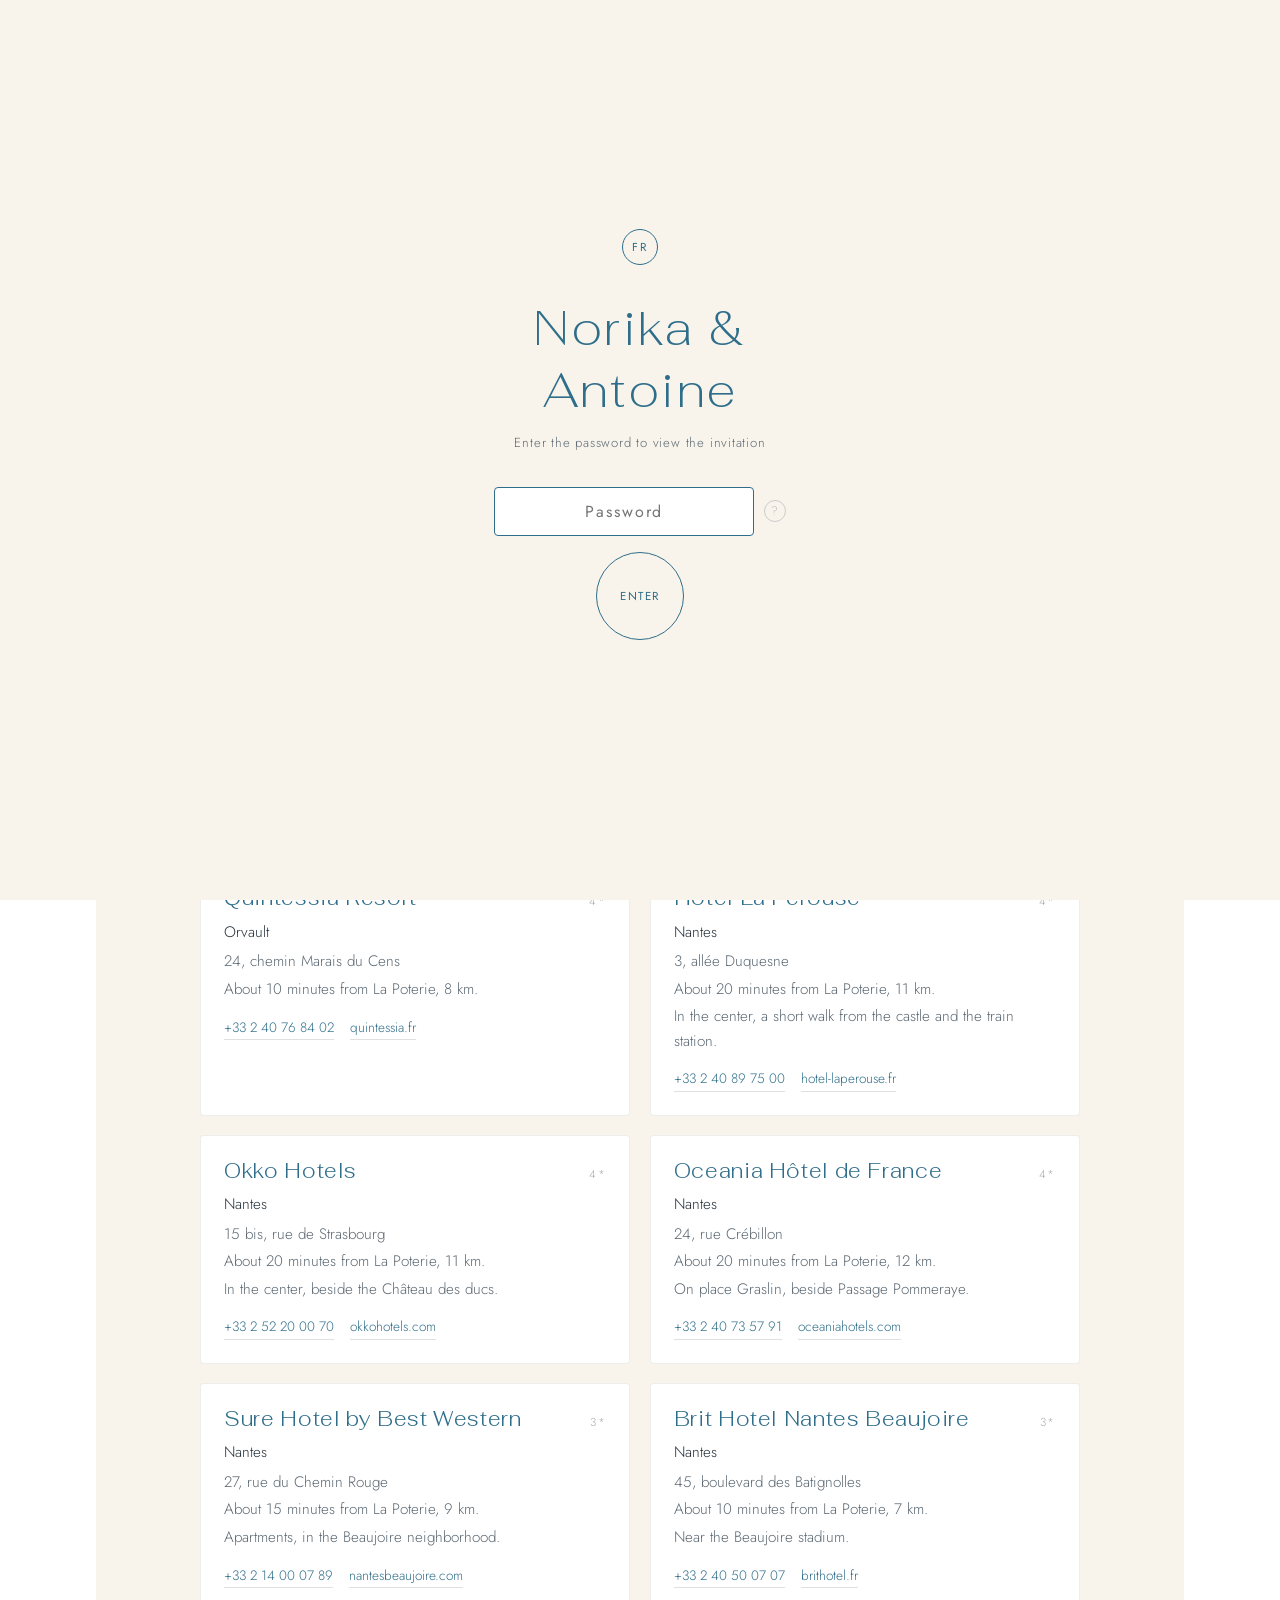
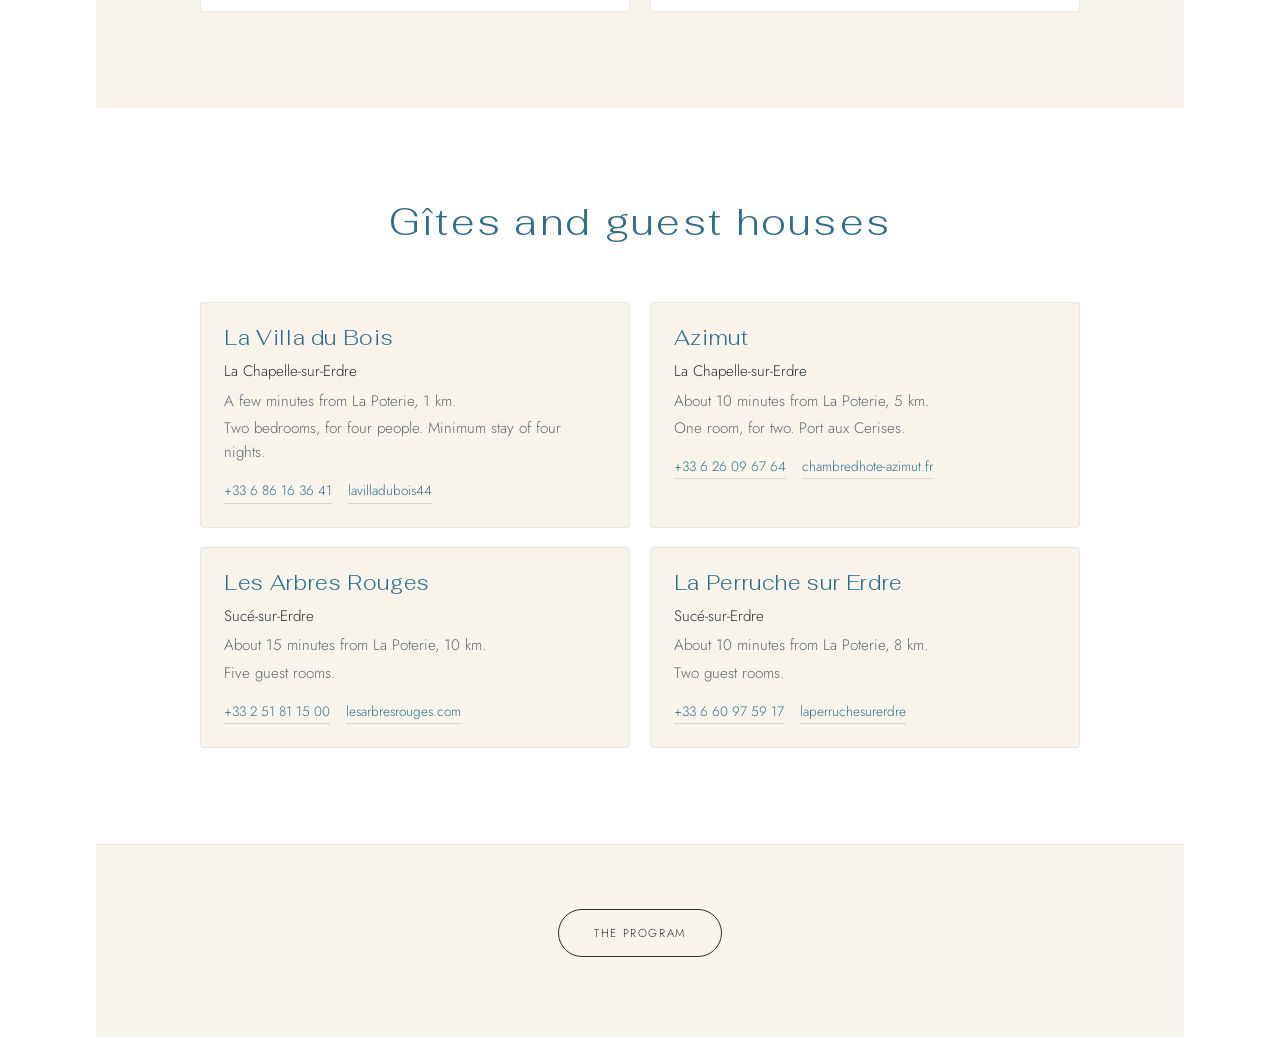
==== commit 89d621d0: "Dress the invitation in blue and gold, with sage and beige still one switch away." ====
--- a/lodging.html
+++ b/lodging.html
@@ -1,5 +1,5 @@
 <!DOCTYPE html>
-<html lang="en">
+<html lang="en" data-theme="blue">
 <head>
   <meta charset="UTF-8" />
   <meta name="viewport" content="width=device-width, initial-scale=1.0" />
@@ -7,7 +7,7 @@
   <link rel="icon" href="favicon.svg" type="image/svg+xml" />
   <link rel="icon" href="favicon.png" type="image/png" sizes="32x32" />
   <link rel="apple-touch-icon" href="apple-touch-icon.png" />
-  <link rel="stylesheet" href="styles.css?v=5" />
+  <link rel="stylesheet" href="styles.css?v=28" />
   <link rel="preconnect" href="https://fonts.googleapis.com" />
   <link rel="preconnect" href="https://fonts.gstatic.com" crossorigin />
   <link href="https://fonts.googleapis.com/css2?family=Caveat:wght@400&family=Fahkwang:wght@200;300&family=Jost:wght@300;400&display=swap" rel="stylesheet" />
--- a/styles.css
+++ b/styles.css
@@ -1,21 +1,65 @@
 /* ============================================================
    TOKENS
    ============================================================ */
+/*
+  Themes. Blue and gold is the default. Set <html data-theme="green">
+  to restore the original sage and beige. --green is the accent in either theme.
+*/
+:root,
+[data-theme="blue"] {
+  --green:     #2F6E8A;
+  --cream:     #F8F4EC;
+  --blush:     #E7F1F6;
+  --photo:     #FFFCF6;
+  --line:      #E4D6B8;
+  --text:      #24303A;
+  --muted:     #5C6872;
+  --gold:      #8A6828;
+  --gold-fill: #C6A45C;
+  --on-gold:   #1C2A33;
+}
+[data-theme="green"] {
+  --green:     #5c8a6a;
+  --cream:     #FEF7F1;
+  --blush:     #ECD2C4;
+  --photo:     #fffef8;
+  --line:      #e0d4cc;
+  --text:      #343434;
+  --muted:     #707070;
+  --gold:      #343434;
+  --gold-fill: #5c8a6a;
+  --on-gold:   #fff;
+}
 :root {
-  /* colours */
-  --green:  #5c8a6a;
-  --cream:  #FEF7F1;
-  --blush:  #ECD2C4;
-  --text:   #343434;
-  --muted:  #707070;
-
-  /* layout */
   --pad-x:  6rem;
   --nav-h:  58px;
-
-  /* type */
   --font-display: 'Fahkwang', serif;
   --font-body:    'Jost', sans-serif;
+}
+
+/* Gold is the celebratory accent on the blue theme only. */
+[data-theme="blue"] .section-title,
+[data-theme="blue"] .program__date {
+  color: var(--gold);
+}
+[data-theme="blue"] .nav {
+  border-bottom-color: color-mix(in srgb, var(--gold) 35%, transparent);
+}
+[data-theme="blue"] .nav__rsvp {
+  background: var(--gold-fill);
+  color: var(--on-gold);
+}
+[data-theme="blue"] .nav__rsvp:hover {
+  opacity: 1;
+  background: #D4B36A;
+}
+[data-theme="blue"] .hero__date,
+[data-theme="blue"] .rsvp-banner__deadline {
+  color: #F3E6C0 !important;
+}
+[data-theme="blue"] .hero__couple {
+  background: var(--gold-fill);
+  padding: 4px;
 }
 
 /* ============================================================
@@ -89,7 +133,7 @@
   align-items: center;
   gap: 2.5rem;
   padding: 0 var(--pad-x);
-  background: rgba(254, 247, 241, 0.94);
+  background: color-mix(in srgb, var(--cream) 94%, transparent);
   backdrop-filter: blur(10px);
   -webkit-backdrop-filter: blur(10px);
   border-bottom: 1px solid rgba(0,0,0,0.06);
@@ -143,7 +187,7 @@
   letter-spacing: 0.14em;
   text-transform: uppercase;
   cursor: pointer;
-  transition: opacity 0.2s;
+  transition: background 0.2s, opacity 0.2s;
 }
 .nav__rsvp:hover { opacity: 0.85; }
 
@@ -239,9 +283,9 @@
 .hero__content {
   position: absolute;
   top: 130px;
-  left: 130px;
+  left: 6rem;
   z-index: 2;
-  max-width: 380px;
+  max-width: 28rem;
   display: flex;
   flex-direction: column;
   align-items: flex-start;
@@ -254,6 +298,7 @@
   line-height: 1.1;
   letter-spacing: 0.04em;
   margin-bottom: 0.8rem;
+  max-width: 380px;
 }
 .hero__sub  { font-size: 1.4rem; color: rgba(255,255,255,0.78); letter-spacing: 0.13em; margin-bottom: 0.3rem; }
 .hero__date { font-size: 1.4rem; color: rgba(255,255,255,0.58); letter-spacing: 0.13em; margin-bottom: 1.8rem; }
@@ -320,7 +365,7 @@
 }
 
 .program__photo-wrap {
-  background: #fffef8;
+  background: var(--photo);
   padding: 12px 12px 52px;
   box-shadow: 4px 8px 22px rgba(0,0,0,0.18), 0 1px 4px rgba(0,0,0,0.06);
   margin-bottom: 2.8rem;
@@ -378,7 +423,7 @@
 /* ── polaroid base ── */
 .polaroid {
   position: absolute;
-  background: #fffef8;
+  background: var(--photo);
   padding: 11px 11px 46px;
   box-shadow: 4px 8px 20px rgba(0,0,0,0.22), 0 1px 4px rgba(0,0,0,0.08);
   width: 265px;
@@ -431,47 +476,301 @@
 }
 
 .getting-there__item {
-  max-width: 40rem;
+  max-width: 44rem;
   margin: 2.6rem auto 0;
   padding: 0 0.5rem;
   text-align: center;
 }
-.getting-there__item .btn--round { margin-top: 2.4rem; }
-.getting-there__origin {
-  display: inline-block;
-  margin: 0.15rem 0 1.35rem;
-}
-.getting-there__origin select {
+.trip-train {
   appearance: none;
+  display: flex;
+  align-items: center;
+  gap: 0.45rem;
+  width: fit-content;
+  margin: 1.8rem auto 0;
+  padding: 0.7rem 1.15rem;
   font-family: inherit;
   font-size: 1rem;
+  color: var(--green);
+  background: #fff;
+  border: 1px solid color-mix(in srgb, var(--green) 35%, transparent);
+  border-radius: 999px;
+  cursor: pointer;
+}
+.trip-train.is-on {
+  background: var(--green);
+  color: #fff;
+  border-color: var(--green);
+}
+.trip-train__mark {
+  font-family: "Apple Color Emoji", "Segoe UI Emoji", "Noto Color Emoji", sans-serif;
+  line-height: 1;
+}
+#train-plan { margin-top: 1.1rem; }
+.train-plan__note { text-align: center; }
+.stay-link {
+  display: flex;
+  align-items: center;
+  gap: 1.1rem;
+  max-width: 36rem;
+  margin: 2.4rem auto 0;
+  padding: 1.15rem 1.3rem;
+  text-align: left;
+  text-decoration: none;
+  color: var(--text);
+  background: #fff;
+  border-radius: 16px;
+  box-shadow: 0 10px 28px rgba(52, 52, 52, 0.06);
+}
+.stay-link__title {
+  display: block;
+  font-family: var(--font-display);
+  font-size: 1.45rem;
   font-weight: 300;
-  letter-spacing: 0.04em;
-  color: var(--green);
-  background: transparent url("data:image/svg+xml,%3Csvg xmlns='http://www.w3.org/2000/svg' width='12' height='8' viewBox='0 0 12 8'%3E%3Cpath d='M1 1.5 6 6.5 11 1.5' fill='none' stroke='%235c8a6a' stroke-width='1.2'/%3E%3C/svg%3E") no-repeat right 0.95rem center;
-  border: 1px solid rgba(92, 138, 106, 0.45);
-  border-radius: 999px;
-  padding: 0.55rem 2.4rem 0.55rem 1.15rem;
-  cursor: pointer;
-}
-.getting-there__routes {
-  list-style: none;
-  display: flex;
-  flex-direction: column;
-  gap: 0.95rem;
+  line-height: 1.1;
+  color: var(--green);
+}
+.stay-link__text {
+  display: block;
   margin-top: 0.3rem;
-}
-.getting-there__routes[hidden] { display: none; }
-.getting-there__routes li {
-  font-size: 1.2rem;
+  font-size: 0.95rem;
   line-height: 1.45;
   color: var(--muted);
 }
-.getting-there__alt {
+.stay-link__go {
+  flex: none;
+  font-size: 1.35rem;
+  line-height: 1;
+  color: var(--green);
+}
+.stay-link:hover { background: var(--green); }
+.stay-link:hover .stay-link__title,
+.stay-link:hover .stay-link__text,
+.stay-link:hover .stay-link__go { color: #fff; }
+.trip-pick__label {
+  margin: 0.2rem 0 0.9rem;
+  color: var(--muted);
+  font-size: 1.05rem;
+}
+.trip-pick {
+  display: flex;
+  flex-wrap: wrap;
+  justify-content: center;
+  gap: 0.55rem;
+  max-width: calc(4 * 6.8rem + 3 * 0.55rem);
+  margin-inline: auto;
+}
+.trip-city {
+  appearance: none;
+  display: inline-flex;
+  align-items: center;
+  justify-content: center;
+  flex: 0 0 6.8rem;
+  width: 6.8rem;
+  min-height: 6.2rem;
+  padding: 0.55rem 0.55rem;
+  font-family: inherit;
+  text-align: center;
+  color: var(--green);
+  background: #fff;
+  border: 1px solid color-mix(in srgb, var(--green) 35%, transparent);
+  border-radius: 14px;
+  cursor: pointer;
+}
+.trip-city__name {
   display: block;
-  margin-top: 0.35rem;
-  font-size: 0.92em;
-  line-height: 1.5;
+  font-family: var(--font-display);
+  font-size: 1.05rem;
+  line-height: 1.15;
+}
+@media (max-width: 560px) {
+  .trip-pick { max-width: none; padding: 0 0.75rem; }
+  .trip-city {
+    flex-basis: calc((100% - 1.65rem) / 4);
+    width: calc((100% - 1.65rem) / 4);
+    min-height: 5.3rem;
+    padding: 0.4rem 0.3rem;
+  }
+  .trip-city__name { font-size: 0.92rem; }
+}
+.trip-city.is-on {
+  background: var(--green);
+  border-color: var(--green);
+  color: #fff;
+}
+.trip-plan { margin-top: 1.5rem; }
+.trip-plan.is-in .ticket {
+  animation: ticket-in 0.5s ease both;
+}
+.trip-plan.is-in .ticket:nth-child(2) { animation-delay: 0.08s; }
+.trip-plan.is-in .ticket:nth-child(3) { animation-delay: 0.16s; }
+.trip-plan.is-in .ticket:nth-child(4) { animation-delay: 0.24s; }
+.trip-plan.is-in .ticket:nth-child(5) { animation-delay: 0.32s; }
+@keyframes ticket-in {
+  from { opacity: 0; transform: translateY(12px); }
+  to { opacity: 1; transform: none; }
+}
+.ticket[hidden] { display: none; }
+.ticket {
+  display: flex;
+  max-width: 40rem;
+  margin: 0 auto 0.85rem;
+  overflow: hidden;
+  text-align: left;
+  background: #fff;
+  border-radius: 16px;
+  box-shadow: 0 10px 28px rgba(52, 52, 52, 0.06);
+}
+.ticket__stub {
+  position: relative;
+  display: flex;
+  flex: none;
+  flex-direction: column;
+  align-items: center;
+  justify-content: center;
+  gap: 0.35rem;
+  width: 6.2rem;
+  padding: 1rem 0.45rem;
+  color: #fff;
+  background: var(--green);
+  font-size: 0.82rem;
+  letter-spacing: 0.03em;
+}
+.ticket__stub::after {
+  content: "";
+  position: absolute;
+  top: 10px;
+  right: -6px;
+  bottom: 10px;
+  width: 12px;
+  background: radial-gradient(circle, var(--cream) 5px, transparent 5.5px);
+  background-size: 12px 18px;
+}
+.ticket__mark {
+  font-family: "Apple Color Emoji", "Segoe UI Emoji", "Noto Color Emoji", sans-serif;
+  font-size: 1.25rem;
+  line-height: 1;
+}
+.ticket__body {
+  flex: 1;
+  min-width: 0;
+  padding: 0.95rem 1rem 0.85rem 1.25rem;
+}
+.ticket__route {
+  display: flex;
+  align-items: flex-start;
+  padding-bottom: 0.35rem;
+}
+.ticket__end { flex: none; }
+.ticket__code,
+.ticket__city {
+  display: block;
+  font-family: var(--font-display);
+  font-size: 1.35rem;
+  letter-spacing: 0.04em;
+  line-height: 1.05;
+  color: var(--text);
+}
+.ticket__city { max-width: 7.5rem; font-size: 1.05rem; }
+.ticket__station {
+  display: block;
+  max-width: 8.5rem;
+  font-family: var(--font-display);
+  font-size: 1.05rem;
+  line-height: 1.05;
+  color: var(--text);
+}
+.ticket__airports {
+  display: block;
+  margin-top: 0.2rem;
+  max-width: 7.5rem;
+  font-size: 0.72rem;
+  line-height: 1.2;
+  color: var(--muted);
+}
+.ticket__airports[hidden] { display: none; }
+.ticket__place {
+  display: block;
+  margin-top: 0.2rem;
+  font-size: 0.75rem;
+  color: var(--muted);
+}
+.ticket__leg {
+  position: relative;
+  flex: 1;
+  min-width: 1.8rem;
+  margin: 0.55rem 0.45rem 0;
+  border-top: 1.5px dashed color-mix(in srgb, var(--green) 50%, transparent);
+}
+.ticket__leg::before {
+  content: "✈";
+  position: absolute;
+  top: -0.72rem;
+  font-size: 0.85rem;
+  line-height: 1;
+  animation: ticket-fly 3.4s linear infinite;
+}
+.ticket__leg--timed { margin-bottom: 0.85rem; }
+.ticket__leg--timed::before { animation-duration: 2.4s; }
+.ticket__leg--train::before { content: "🚄"; font-size: 0.75rem; }
+.ticket__dur {
+  position: absolute;
+  top: 0.35rem;
+  left: 50%;
+  font-size: 0.72rem;
+  line-height: 1;
+  color: var(--green);
+  white-space: nowrap;
+  transform: translateX(-50%);
+}
+.getting-there__item .ticket__note {
+  margin-top: 0.45rem;
+  font-size: 0.82rem;
+  line-height: 1.35;
+  color: var(--muted);
+}
+@keyframes ticket-fly {
+  from { left: 0; }
+  to { left: calc(100% - 0.7rem); }
+}
+@media (prefers-reduced-motion: reduce) {
+  .trip-plan.is-in .ticket,
+  .ticket__leg::before { animation: none; }
+}
+@media (max-width: 520px) {
+  .stay-link { margin-left: 0.85rem; margin-right: 0.85rem; }
+  .ticket__stub { width: 4.6rem; font-size: 0.72rem; }
+  .ticket__body { padding: 0.8rem 0.7rem 0.7rem 0.85rem; }
+  .ticket__place { display: none; }
+  .ticket__city,
+  .ticket__code,
+  .ticket__station { max-width: 4.8rem; font-size: 0.78rem; letter-spacing: 0.02em; }
+  .ticket__airports {
+    max-width: none;
+    margin-top: 0.35rem;
+    font-size: 0.68rem;
+  }
+  .ticket__route {
+    align-items: flex-start;
+    padding-bottom: 0.15rem;
+  }
+  .ticket__leg,
+  .ticket__leg--timed {
+    flex: 1 1 auto;
+    min-width: 2.4rem;
+    margin: 0.4rem 0.18rem 1.25rem;
+    border-top: 1.5px dashed color-mix(in srgb, var(--green) 50%, transparent);
+  }
+  .ticket__dur {
+    top: 0.16rem;
+    left: 0;
+    width: 100%;
+    transform: none;
+    white-space: normal;
+    text-align: center;
+    font-size: 0.58rem;
+    line-height: 1.05;
+  }
 }
 
 .stay-grid {
@@ -656,7 +955,7 @@
 
 /* ── form inside modal ── */
 .rsvp__update-banner {
-  background: #e8f0eb;
+  background: color-mix(in srgb, var(--green) 14%, white);
   color: var(--green);
   font-size: 0.8rem;
   letter-spacing: 0.1em;
@@ -914,7 +1213,7 @@
 
 .registry__message {
   padding: 1.5rem 1.75rem 1.85rem;
-  border-top: 1px solid rgba(92, 138, 106, 0.18);
+  border-top: 1px solid color-mix(in srgb, var(--green) 18%, transparent);
   background: rgba(255, 255, 255, 0.55);
 }
 
@@ -1047,9 +1346,9 @@
 }
 .faq__item {
   padding: 2rem 0;
-  border-bottom: 1px solid #e0d4cc;
-}
-.faq__item:nth-child(-n+2) { border-top: 1px solid #e0d4cc; }
+  border-bottom: 1px solid var(--line);
+}
+.faq__item:nth-child(-n+2) { border-top: 1px solid var(--line); }
 .faq__q {
   font-family: var(--font-body);
   font-size: 1.1rem;
@@ -1076,6 +1375,20 @@
    ============================================================ */
 @media (max-width: 768px) {
   :root { --pad-x: 1.5rem; }
+
+  /* full-bleed bands; the fixed nav already spans the screen */
+  body { padding-left: 0; padding-right: 0; }
+  .tagline,
+  .getting-there,
+  .questions,
+  .registry,
+  .todo-section,
+  .todo-footer {
+    padding-left: var(--pad-x);
+    padding-right: var(--pad-x);
+  }
+  .todo-banner__content,
+  .rsvp-banner__content { padding-left: var(--pad-x); padding-right: var(--pad-x); }
 
   /* nav: swap to hamburger on mobile */
   .nav__links,
@@ -1178,8 +1491,8 @@
   .polaroid { max-width: 130px; padding: 6px 6px 26px; }
 
   /* getting there */
-  .getting-there { padding: 3rem 0; }
-  .getting-there__item { padding: 0 1rem; }
+  .getting-there { padding: 3rem var(--pad-x); }
+  .getting-there__item { padding: 0; }
   .getting-there__routes li { font-size: 1rem; }
 
   /* rsvp banner */
@@ -1193,10 +1506,10 @@
   }
 
   /* questions / faq */
-  .questions { padding: 3rem 0; }
+  .questions { padding: 3rem var(--pad-x); }
   .faq { grid-template-columns: 1fr; margin-bottom: 2rem; }
   .faq__item:nth-child(-n+2) { border-top: none; }
-  .faq__item:first-child { border-top: 1px solid #e0d4cc; }
+  .faq__item:first-child { border-top: 1px solid var(--line); }
 }
 
 /* ============================================================
@@ -1526,7 +1839,7 @@
   bottom: calc(100% + 0.55rem);
   z-index: 2;
   padding: 0.85rem 1rem 0.95rem;
-  background: rgba(255, 252, 247, 0.96);
+  background: color-mix(in srgb, var(--photo) 96%, transparent);
   border-radius: 3px;
   box-shadow: 0 8px 24px rgba(0, 0, 0, 0.12);
   opacity: 0;
@@ -1588,6 +1901,6 @@
   .todo-banner { padding: 4rem 0 3rem; }
   .todo-banner__title { font-size: 2.2rem; }
 
-  .todo-section { padding: 3.5rem 0 4rem; }
+  .todo-section { padding: 3.5rem var(--pad-x) 4rem; }
   .todo-card__body { padding: 1.1rem 1.15rem 1.3rem; }
 }
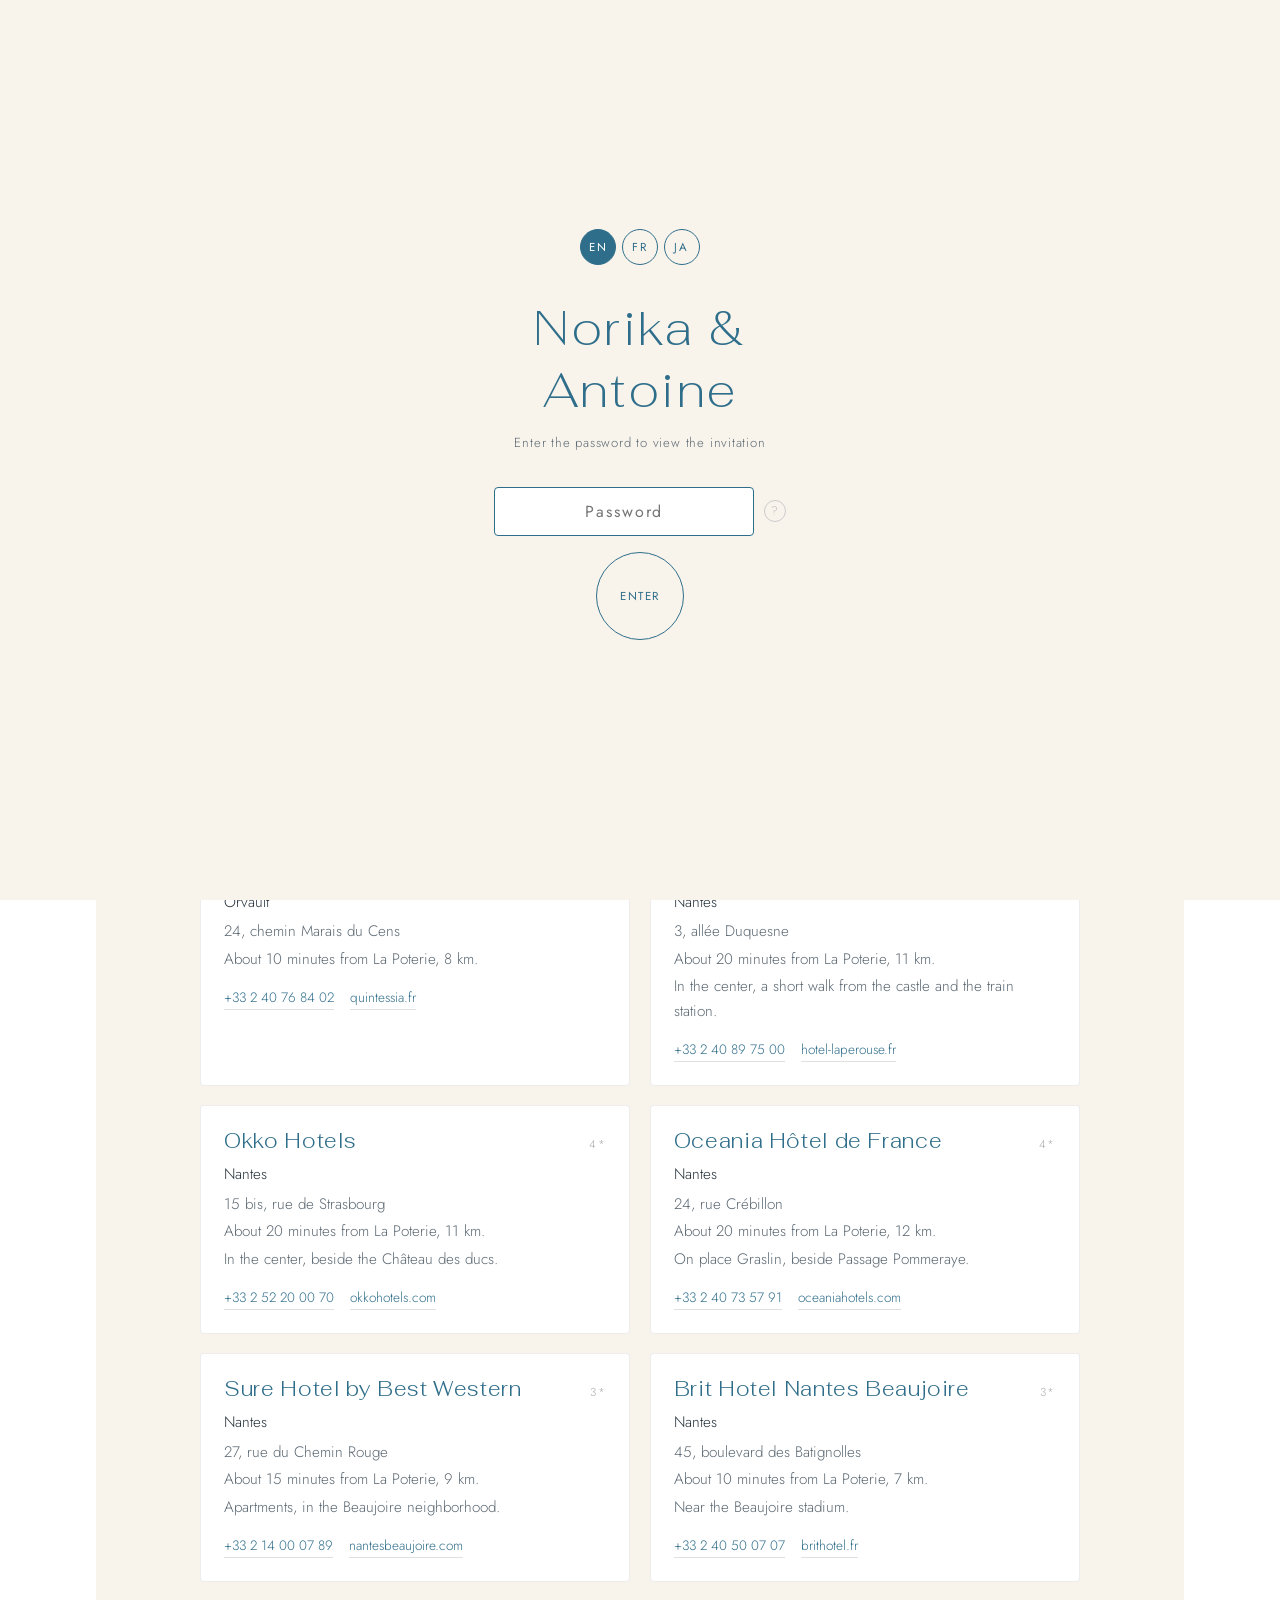
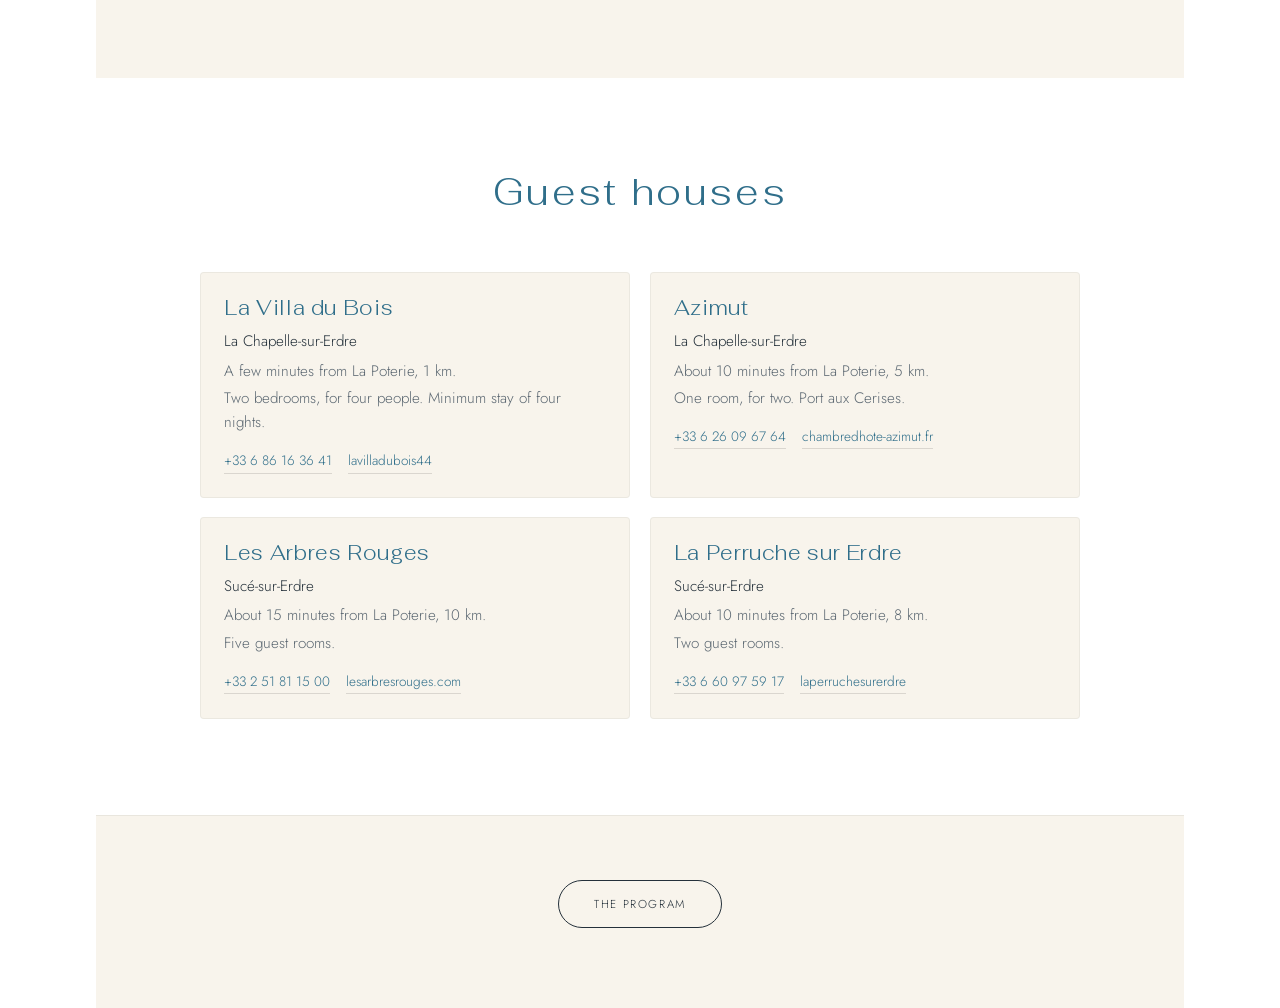
==== commit 2e323a5a: "Add Japanese beside English and French, and refresh the invitation copy and header photos." ====
--- a/lodging.html
+++ b/lodging.html
@@ -7,7 +7,7 @@
   <link rel="icon" href="favicon.svg" type="image/svg+xml" />
   <link rel="icon" href="favicon.png" type="image/png" sizes="32x32" />
   <link rel="apple-touch-icon" href="apple-touch-icon.png" />
-  <link rel="stylesheet" href="styles.css?v=28" />
+  <link rel="stylesheet" href="styles.css?v=48" />
   <link rel="preconnect" href="https://fonts.googleapis.com" />
   <link rel="preconnect" href="https://fonts.gstatic.com" crossorigin />
   <link href="https://fonts.googleapis.com/css2?family=Caveat:wght@400&family=Fahkwang:wght@200;300&family=Jost:wght@300;400&display=swap" rel="stylesheet" />
@@ -31,7 +31,12 @@
     </div>
     <div class="nav__right">
       <button class="nav__rsvp" data-rsvp-open data-i18n="rsvp.btn"></button>
-      <button class="lang-toggle" id="main-lang-btn"></button>
+      <div class="lang-switcher lang-switcher--nav" role="group" aria-label="Language">
+        <button type="button" class="lang-toggle" data-lang="en" aria-pressed="false">EN</button>
+        <button type="button" class="lang-toggle" data-lang="fr" aria-pressed="false">FR</button>
+        <button type="button" class="lang-toggle" data-lang="ja" aria-pressed="false">JA</button>
+      </div>
+      <button type="button" class="lang-toggle lang-toggle--next" data-lang="fr">FR</button>
       <button class="nav__hamburger" id="nav-hamburger" aria-label="Menu" aria-expanded="false">
         <span></span>
         <span></span>
@@ -251,8 +256,10 @@
   <!-- PASSWORD GATE -->
   <div id="gate" class="gate" style="display:none">
     <div class="gate__box">
-      <div class="lang-switcher lang-switcher--gate">
-        <button class="lang-toggle" id="gate-lang-btn"></button>
+      <div class="lang-switcher lang-switcher--gate" role="group" aria-label="Language">
+        <button type="button" class="lang-toggle" data-lang="en" aria-pressed="false">EN</button>
+        <button type="button" class="lang-toggle" data-lang="fr" aria-pressed="false">FR</button>
+        <button type="button" class="lang-toggle" data-lang="ja" aria-pressed="false">JA</button>
       </div>
       <h2 class="gate__title">Norika &amp; Antoine</h2>
       <p class="gate__sub" data-i18n="gate.sub"></p>
@@ -267,8 +274,8 @@
     </div>
   </div>
 
-  <script src="translations.js"></script>
-  <script src="app.js"></script>
+  <script src="translations.js?v=2"></script>
+  <script src="app.js?v=25"></script>
   <script src="rsvp.js"></script>
 </body>
 </html>
--- a/styles.css
+++ b/styles.css
@@ -318,15 +318,25 @@
   width: clamp(160px, 18vw, 260px);
   background: #fff;
   padding: 3px;
+  border: 0;
   border-radius: 5px;
   box-shadow: 0 20px 56px rgba(0,0,0,0.32);
+  cursor: pointer;
+  font: inherit;
+  appearance: none;
+}
+.hero__couple:focus-visible {
+  outline: 2px solid var(--gold-fill, var(--green));
+  outline-offset: 3px;
 }
 .hero__couple img {
   width: 100%;
   height: auto;
   display: block;
+  object-fit: cover;
   object-position: top center;
 }
+.hero__couple img.is-cats { object-position: center; }
 
 /* ============================================================
    TAGLINE
@@ -491,16 +501,16 @@
   padding: 0.7rem 1.15rem;
   font-family: inherit;
   font-size: 1rem;
-  color: var(--green);
+  color: var(--gold);
   background: #fff;
-  border: 1px solid color-mix(in srgb, var(--green) 35%, transparent);
+  border: 1px solid color-mix(in srgb, var(--gold) 55%, transparent);
   border-radius: 999px;
   cursor: pointer;
 }
 .trip-train.is-on {
-  background: var(--green);
-  color: #fff;
-  border-color: var(--green);
+  background: var(--gold-fill);
+  color: var(--on-gold);
+  border-color: var(--gold-fill);
 }
 .trip-train__mark {
   font-family: "Apple Color Emoji", "Segoe UI Emoji", "Noto Color Emoji", sans-serif;
@@ -620,6 +630,11 @@
   background: #fff;
   border-radius: 16px;
   box-shadow: 0 10px 28px rgba(52, 52, 52, 0.06);
+  cursor: pointer;
+}
+.ticket:focus-visible {
+  outline: none;
+  box-shadow: 0 10px 28px rgba(52, 52, 52, 0.06), inset 0 0 0 2px var(--green);
 }
 .ticket__stub {
   position: relative;
@@ -702,17 +717,54 @@
   margin: 0.55rem 0.45rem 0;
   border-top: 1.5px dashed color-mix(in srgb, var(--green) 50%, transparent);
 }
-.ticket__leg::before {
-  content: "✈";
+.ticket__leg--timed { margin-bottom: 0.85rem; }
+.ticket__icon {
   position: absolute;
   top: -0.72rem;
+  left: 0;
   font-size: 0.85rem;
   line-height: 1;
-  animation: ticket-fly 3.4s linear infinite;
-}
-.ticket__leg--timed { margin-bottom: 0.85rem; }
-.ticket__leg--timed::before { animation-duration: 2.4s; }
-.ticket__leg--train::before { content: "🚄"; font-size: 0.75rem; }
+  opacity: 1;
+  transition: opacity 0.5s ease;
+}
+.ticket__leg.is-flying .ticket__icon {
+  animation: ticket-fly 1.6s linear 1 forwards;
+  transition: none;
+}
+.ticket__leg--train.is-flying .ticket__icon {
+  animation-duration: 2.6s;
+}
+.ticket__leg.is-parked .ticket__icon {
+  left: calc(100% - 0.7rem);
+  transition: none;
+}
+.ticket__leg.is-fading .ticket__icon {
+  left: calc(100% - 0.7rem);
+  opacity: 0;
+}
+.ticket__leg.is-arrived .ticket__icon {
+  left: calc(50% - 0.35rem);
+  opacity: 1;
+}
+.ticket__leg--train .ticket__icon {
+  font-size: 0.8rem;
+  /* The emoji nose points left; the leg runs left to right. */
+  transform: scaleX(-1);
+  transition-duration: 0.8s;
+}
+#train-plan .ticket:focus-visible {
+  box-shadow: 0 10px 28px rgba(52, 52, 52, 0.06), inset 0 0 0 2px var(--gold-fill);
+}
+#train-plan .ticket__stub {
+  background: var(--gold-fill);
+  color: var(--on-gold);
+}
+#train-plan .ticket__leg {
+  border-top-color: color-mix(in srgb, var(--gold) 55%, transparent);
+}
+#train-plan .ticket__dur {
+  color: var(--gold);
+}
 .ticket__dur {
   position: absolute;
   top: 0.35rem;
@@ -734,8 +786,17 @@
   to { left: calc(100% - 0.7rem); }
 }
 @media (prefers-reduced-motion: reduce) {
-  .trip-plan.is-in .ticket,
-  .ticket__leg::before { animation: none; }
+  .trip-plan.is-in .ticket { animation: none; }
+  .ticket__icon,
+  .ticket__leg.is-flying .ticket__icon,
+  .ticket__leg.is-parked .ticket__icon,
+  .ticket__leg.is-fading .ticket__icon,
+  .ticket__leg.is-arrived .ticket__icon {
+    animation: none;
+    transition: none;
+    opacity: 1;
+    left: calc(50% - 0.35rem);
+  }
 }
 @media (max-width: 520px) {
   .stay-link { margin-left: 0.85rem; margin-right: 0.85rem; }
@@ -1392,7 +1453,9 @@
 
   /* nav: swap to hamburger on mobile */
   .nav__links,
-  .nav__rsvp   { display: none; }
+  .nav__rsvp,
+  .lang-switcher--nav { display: none; }
+  .lang-toggle.lang-toggle--next,
   .nav__hamburger { display: flex; }
 
   /* hero: stack teal text panel on top, photo panel below */
@@ -1515,18 +1578,22 @@
 /* ============================================================
    LANGUAGE SWITCHER
    ============================================================ */
+.lang-switcher {
+  display: flex;
+  align-items: center;
+  gap: 0.35rem;
+}
 .lang-switcher--gate {
-  display: flex;
   justify-content: center;
   margin-bottom: 2rem;
 }
-
 .lang-toggle {
   display: flex;
   align-items: center;
   justify-content: center;
   width: 36px;
   height: 36px;
+  padding: 0;
   border-radius: 50%;
   border: 1px solid var(--green);
   background: transparent;
@@ -1538,7 +1605,25 @@
   cursor: pointer;
   transition: background 0.2s, color 0.2s;
 }
-.lang-toggle:hover { background: var(--green); color: #fff; }
+.lang-toggle:hover,
+.lang-toggle.is-on { background: var(--green); color: #fff; }
+.lang-toggle.lang-toggle--next { display: none; }
+@media (max-width: 768px) {
+  .lang-switcher--nav { display: none; }
+  .lang-toggle.lang-toggle--next { display: flex; }
+}
+html[lang="ja"] {
+  --font-body: "Noto Sans JP", "Hiragino Sans", "Yu Gothic", sans-serif;
+  --font-display: "Noto Serif JP", "Hiragino Mincho ProN", "Yu Mincho", serif;
+}
+html[lang="ja"] .hero__sub,
+html[lang="ja"] .hero__date,
+html[lang="ja"] .nav__link,
+html[lang="ja"] .nav__menu-link,
+html[lang="ja"] .btn {
+  letter-spacing: 0.04em;
+  text-transform: none;
+}
 
 /* ============================================================
    PASSWORD GATE
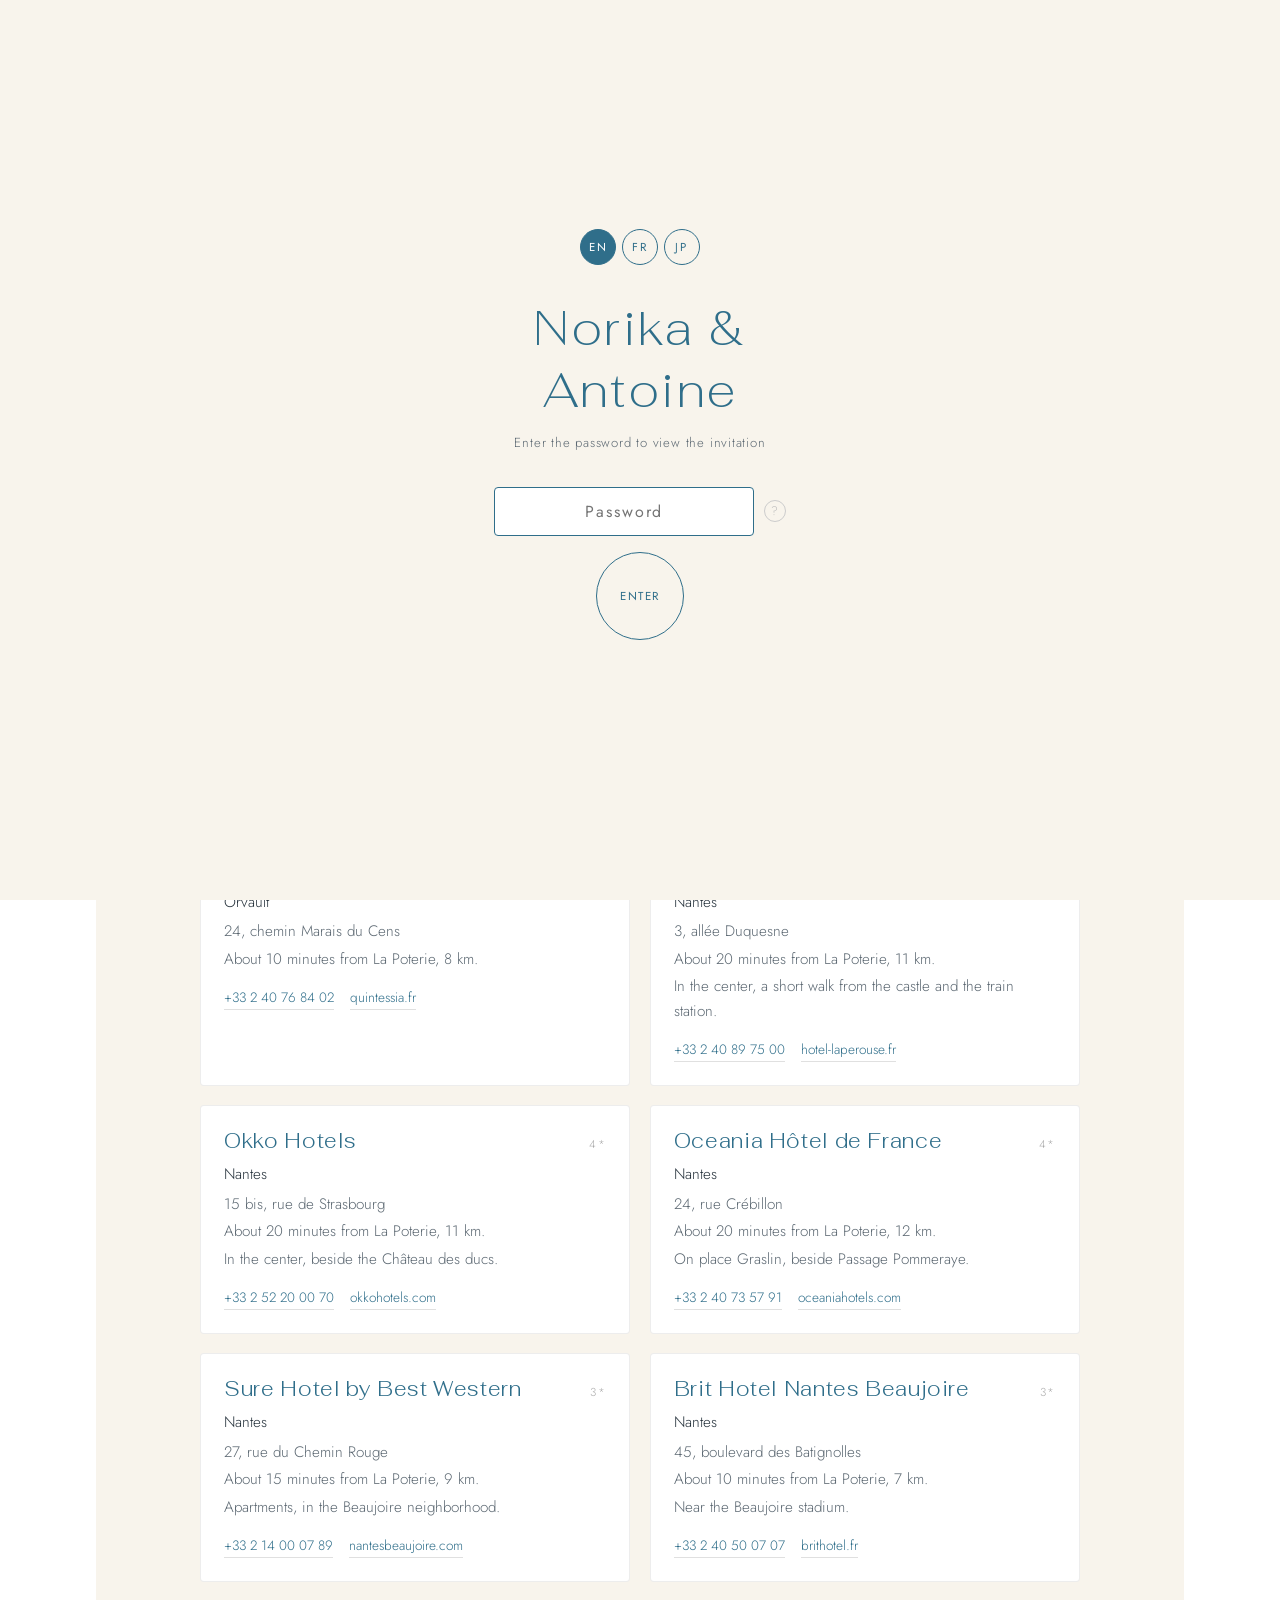
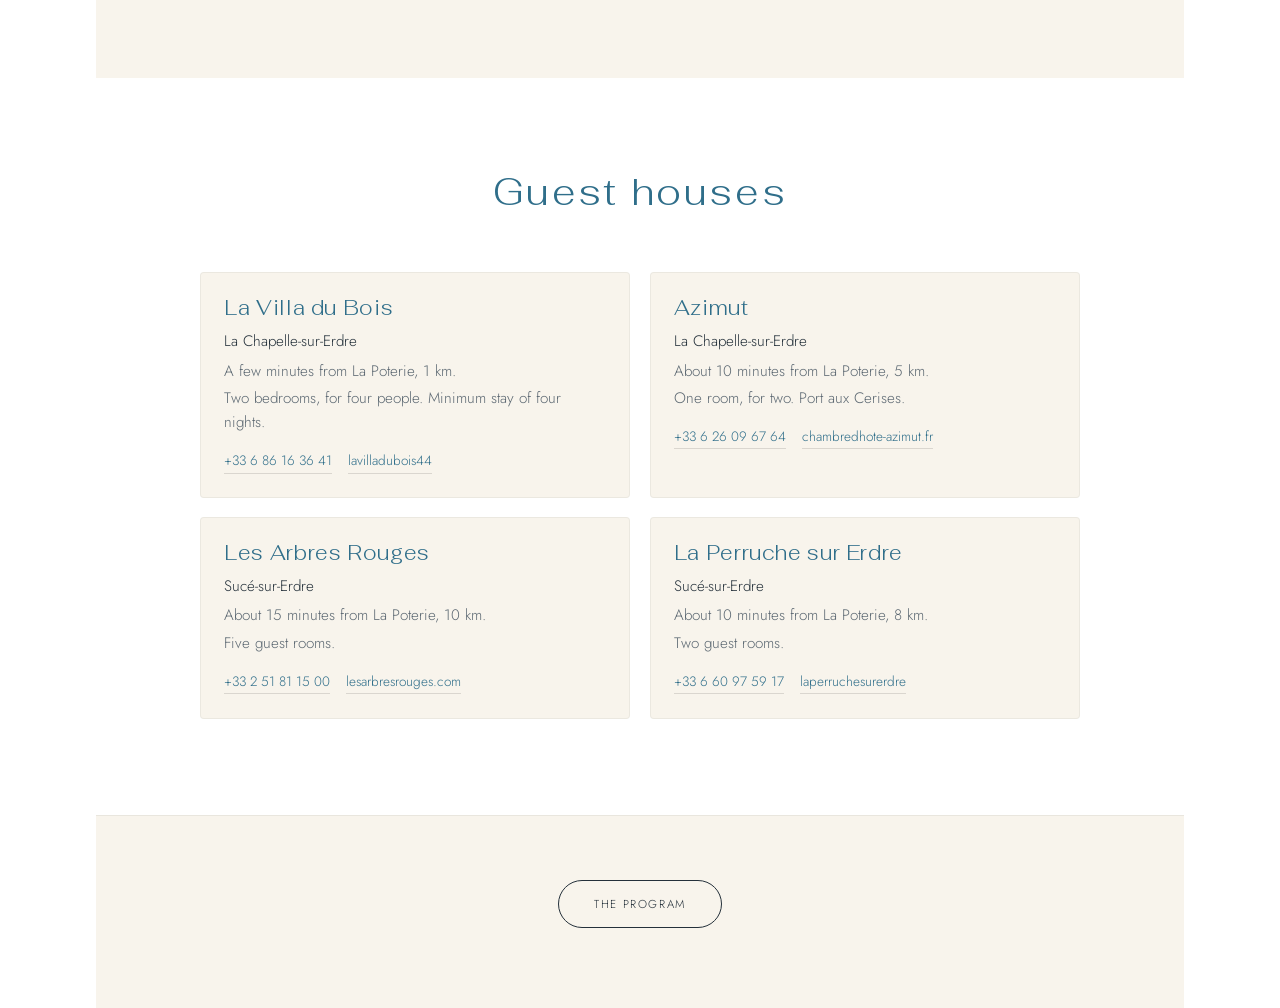
==== commit 284754a0: "Use the corrected Japanese copy, and label the language button JP." ====
--- a/lodging.html
+++ b/lodging.html
@@ -7,7 +7,7 @@
   <link rel="icon" href="favicon.svg" type="image/svg+xml" />
   <link rel="icon" href="favicon.png" type="image/png" sizes="32x32" />
   <link rel="apple-touch-icon" href="apple-touch-icon.png" />
-  <link rel="stylesheet" href="styles.css?v=48" />
+  <link rel="stylesheet" href="styles.css?v=49" />
   <link rel="preconnect" href="https://fonts.googleapis.com" />
   <link rel="preconnect" href="https://fonts.gstatic.com" crossorigin />
   <link href="https://fonts.googleapis.com/css2?family=Caveat:wght@400&family=Fahkwang:wght@200;300&family=Jost:wght@300;400&display=swap" rel="stylesheet" />
@@ -34,7 +34,7 @@
       <div class="lang-switcher lang-switcher--nav" role="group" aria-label="Language">
         <button type="button" class="lang-toggle" data-lang="en" aria-pressed="false">EN</button>
         <button type="button" class="lang-toggle" data-lang="fr" aria-pressed="false">FR</button>
-        <button type="button" class="lang-toggle" data-lang="ja" aria-pressed="false">JA</button>
+        <button type="button" class="lang-toggle" data-lang="ja" aria-pressed="false">JP</button>
       </div>
       <button type="button" class="lang-toggle lang-toggle--next" data-lang="fr">FR</button>
       <button class="nav__hamburger" id="nav-hamburger" aria-label="Menu" aria-expanded="false">
@@ -259,7 +259,7 @@
       <div class="lang-switcher lang-switcher--gate" role="group" aria-label="Language">
         <button type="button" class="lang-toggle" data-lang="en" aria-pressed="false">EN</button>
         <button type="button" class="lang-toggle" data-lang="fr" aria-pressed="false">FR</button>
-        <button type="button" class="lang-toggle" data-lang="ja" aria-pressed="false">JA</button>
+        <button type="button" class="lang-toggle" data-lang="ja" aria-pressed="false">JP</button>
       </div>
       <h2 class="gate__title">Norika &amp; Antoine</h2>
       <p class="gate__sub" data-i18n="gate.sub"></p>
@@ -274,8 +274,8 @@
     </div>
   </div>
 
-  <script src="translations.js?v=2"></script>
-  <script src="app.js?v=25"></script>
-  <script src="rsvp.js"></script>
+  <script src="translations.js?v=3"></script>
+  <script src="app.js?v=27"></script>
+  <script src="rsvp.js?v=2"></script>
 </body>
 </html>
--- a/styles.css
+++ b/styles.css
@@ -301,6 +301,7 @@
   max-width: 380px;
 }
 .hero__sub  { font-size: 1.4rem; color: rgba(255,255,255,0.78); letter-spacing: 0.13em; margin-bottom: 0.3rem; }
+.hero__sub:empty { display: none; }
 .hero__date { font-size: 1.4rem; color: rgba(255,255,255,0.58); letter-spacing: 0.13em; margin-bottom: 1.8rem; }
 
 .hero__content .btn--round { align-self: flex-start; margin: 0; }
@@ -1038,6 +1039,7 @@
   margin-bottom: 1rem !important;
 }
 .rsvp__success-text   { margin-bottom: 1rem !important; }
+.rsvp__success-text:empty { display: none; }
 .rsvp__success-update { font-size: 0.82rem !important; color: #aaa !important; line-height: 1.6; }
 
 /* ── form layout ── */
